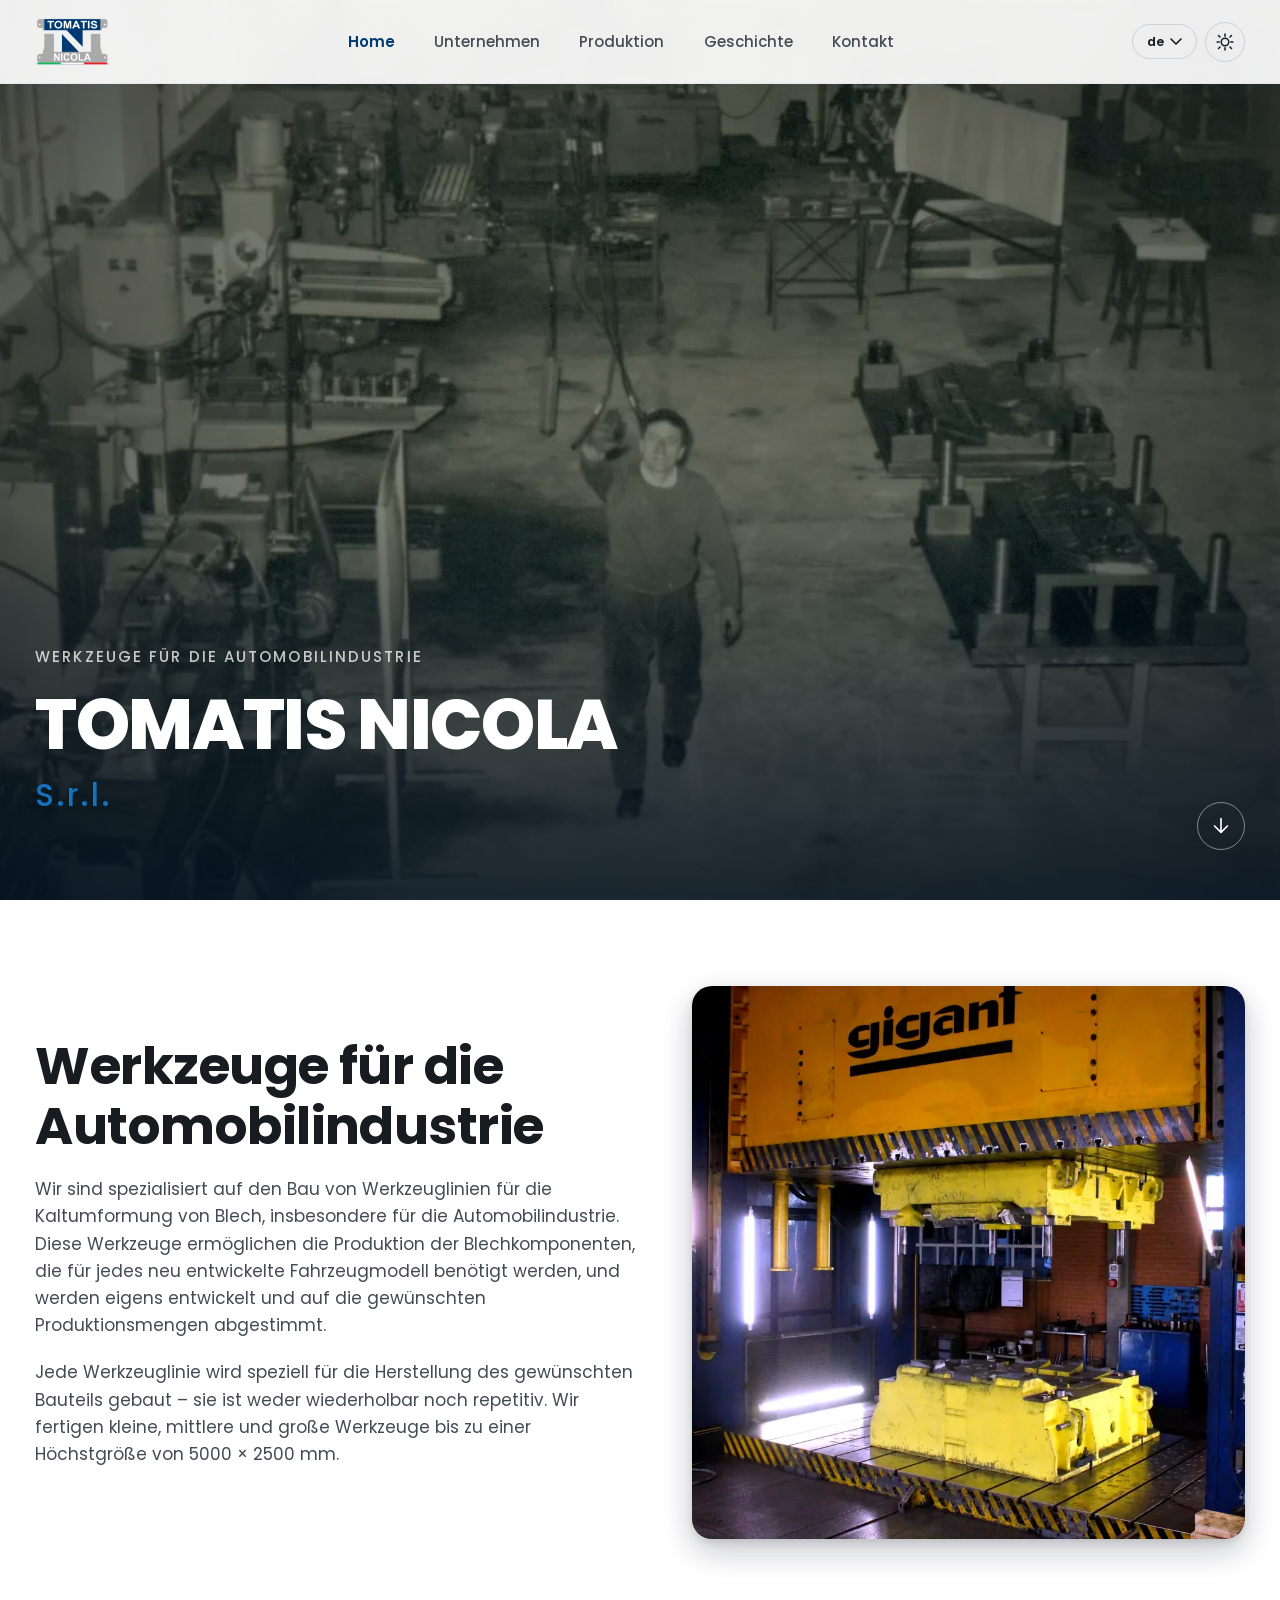
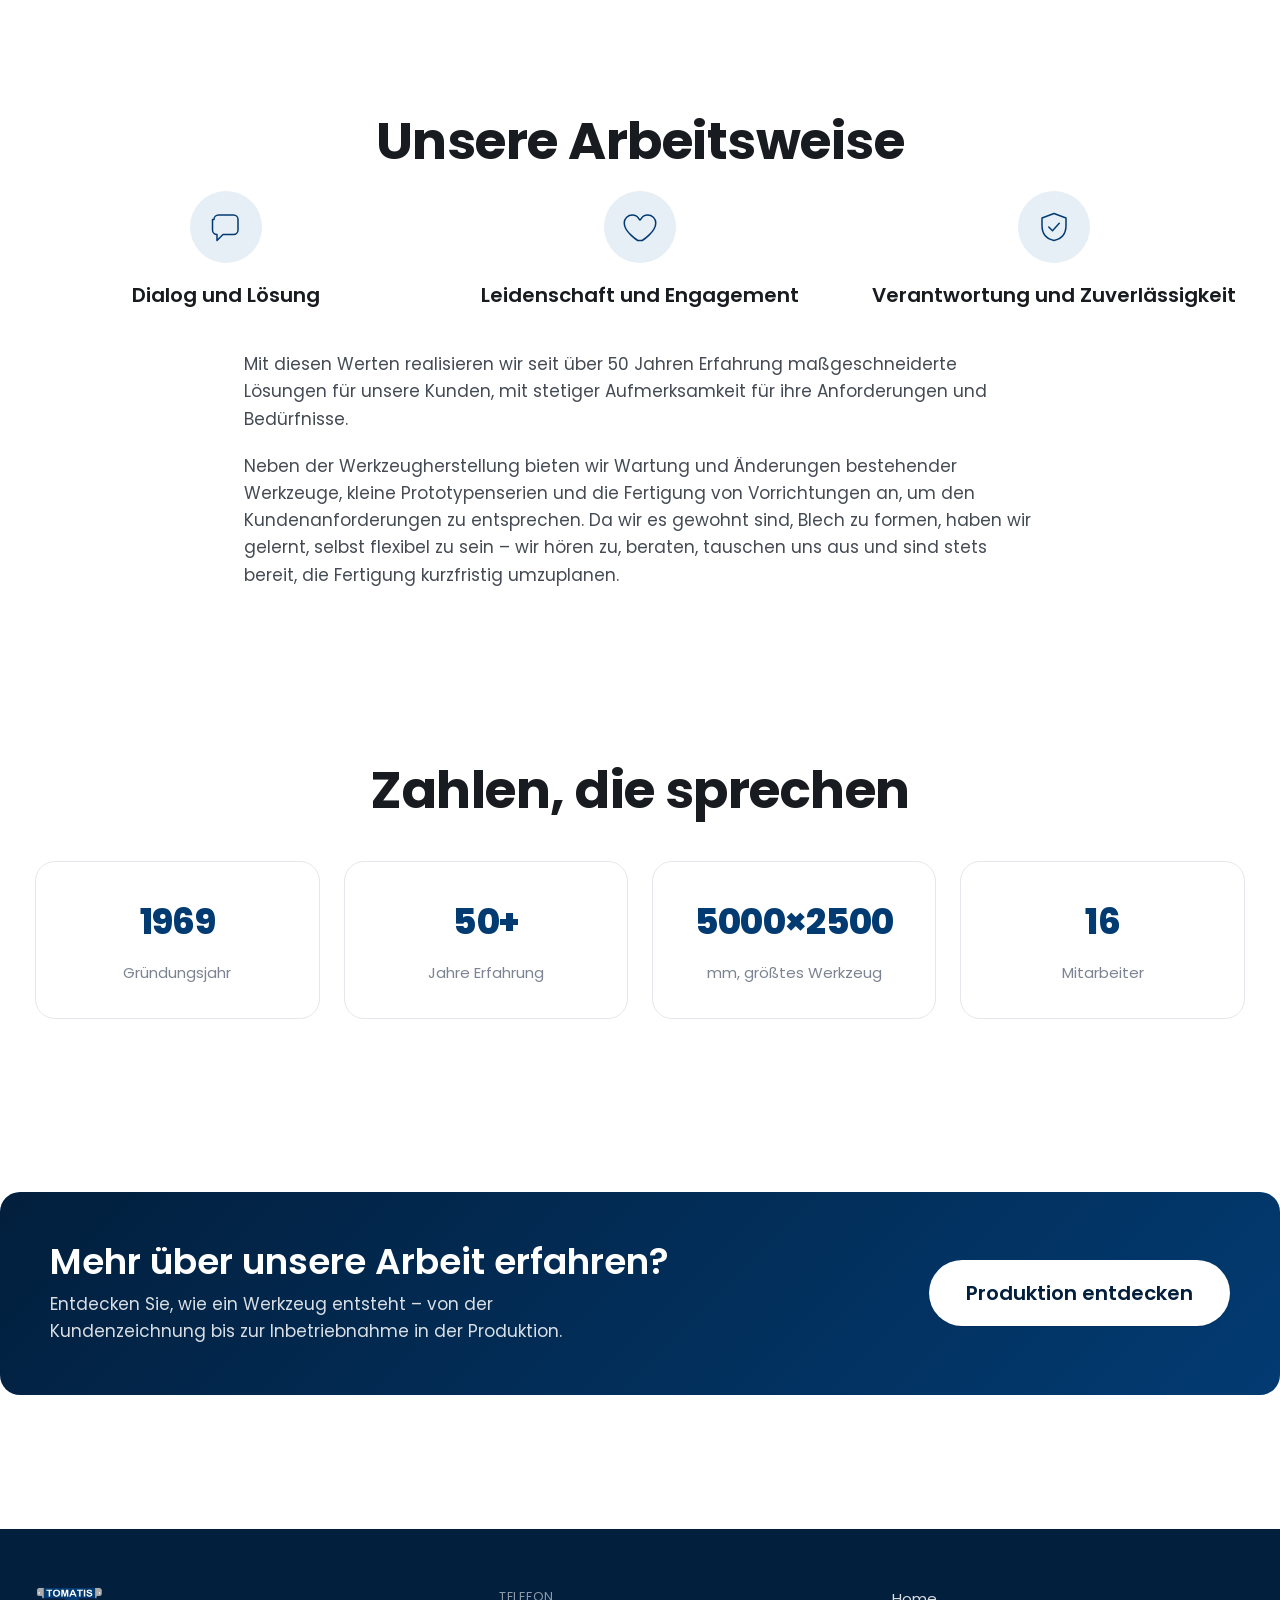
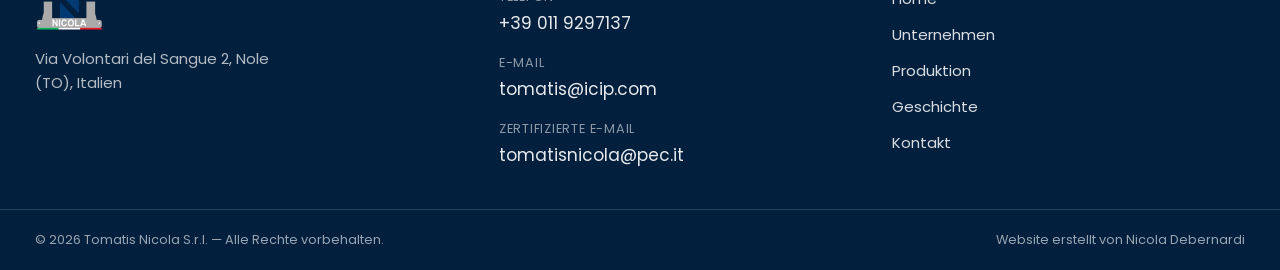
==== de/index.html @ fcb01775 "v2" ====
<!DOCTYPE html>
<html lang="de" data-page="index">
<head>
<meta charset="UTF-8">
<meta name="viewport" content="width=device-width, initial-scale=1.0">
<title>TOMATIS NICOLA — Tomatis Nicola S.r.l.</title>
<meta name="description" content="Tomatis Nicola S.r.l. — Herstellung von Kaltumformwerkzeugen für die Automobilindustrie. Über 50 Jahre Erfahrung in Nole, Italien.">
<meta name="color-scheme" content="light dark">
<link rel="icon" type="image/png" href="../assets/img/favicon.png">

<!-- Hreflang per SEO multilingua -->
<link rel="alternate" hreflang="it" href="/index.html">
<link rel="alternate" hreflang="en" href="/en/index.html">
<link rel="alternate" hreflang="de" href="/de/index.html">
<link rel="alternate" hreflang="x-default" href="/index.html">

<!-- Open Graph -->
<meta property="og:title" content="TOMATIS NICOLA — Tomatis Nicola S.r.l.">
<meta property="og:description" content="Tomatis Nicola S.r.l. — Herstellung von Kaltumformwerkzeugen für die Automobilindustrie. Über 50 Jahre Erfahrung in Nole, Italien.">
<meta property="og:type" content="website">
<meta property="og:locale" content="de_DE">

<link rel="preconnect" href="https://fonts.googleapis.com">
<link rel="preconnect" href="https://fonts.gstatic.com" crossorigin>
<link href="https://fonts.googleapis.com/css2?family=Poppins:ital,wght@0,300;0,400;0,500;0,600;0,700;0,800;1,400&display=swap" rel="stylesheet">

<link rel="stylesheet" href="../assets/css/main.css">

<!-- Applica subito la lingua salvata, reindirizzando se necessario, con la
     stessa logica/tempistica del tema chiaro/scuro: gira prima che la
     pagina venga dipinta, per evitare di mostrare per un istante la lingua
     sbagliata prima di un eventuale redirect. -->
<script>
  (function() {
    try {
      var savedLang = localStorage.getItem('tomatis-lang');
      var currentLang = document.documentElement.getAttribute('lang');
      if (savedLang && savedLang !== currentLang) {
        var redirectMap = {"it":"../index.html","en":"../en/index.html","de":"../de/index.html"};
        var target = redirectMap[savedLang];
        if (target) {
          window.location.replace(target);
        }
      }
    } catch (e) {}
  })();
</script>

<!-- Imposta subito il tema per evitare flash chiaro/scuro -->
<script>
  (function() {
    var saved = localStorage.getItem('tomatis-theme');
    var theme = saved || (window.matchMedia('(prefers-color-scheme: dark)').matches ? 'dark' : 'light');
    document.documentElement.setAttribute('data-theme', theme);
  })();
</script>

</head>
<body data-asset-path="../">
<header class="site-header" data-component="header">
  <div class="site-header__inner">
    <a href="./index.html" class="brand" aria-label="Tomatis Nicola S.r.l. — Home">
      <picture>
        <source srcset="../assets/img/logo.webp" type="image/webp">
        <img src="../assets/img/logo.png" alt="Tomatis Nicola S.r.l." class="brand__logo" width="160" height="64" />
      </picture>
    </a>

    <nav class="main-nav" aria-label="Sprache">
      <ul class="main-nav__list">
        <li class="main-nav__item">
          <a href="./index.html" class="main-nav__link is-active">Home</a>
        </li>
        <li class="main-nav__item main-nav__item--has-sub">
          <a href="./azienda.html" class="main-nav__link">Unternehmen</a>
          <div class="main-nav__sub">
            <ul class="main-nav__sub-box">
              <li><a href="./azienda.html#macchinari">Unsere Maschinen</a></li>
              <li><a href="./azienda.html#staff">Unser Team</a></li>
              <li><a href="./azienda.html#qualita">Qualität, Sicherheit & Umwelt</a></li>
            </ul>
          </div>
        </li>
        <li class="main-nav__item main-nav__item--has-sub">
          <a href="./produzione.html" class="main-nav__link">Produktion</a>
          <div class="main-nav__sub">
            <ul class="main-nav__sub-box">
              <li><a href="./produzione.html#come-nasce">So entsteht ein Werkzeug</a></li>
              <li><a href="./produzione.html#i-nostri-stampi">Unsere Werkzeuge</a></li>
              <li><a href="./produzione.html#altre-realizzazioni">Weitere Projekte</a></li>
            </ul>
          </div>
        </li>
        <li class="main-nav__item">
          <a href="./storia.html" class="main-nav__link">Geschichte</a>
        </li>
        <li class="main-nav__item">
          <a href="./contatti.html" class="main-nav__link">Kontakt</a>
        </li>
      </ul>
    </nav>

    <div class="site-header__controls">
      <div class="lang-switch" data-component="lang-switch">
        <button type="button" class="lang-switch__trigger" aria-haspopup="true" aria-expanded="false">
          <span class="lang-switch__current">de</span>
          <svg class="lang-switch__chevron" viewBox="0 0 12 8" width="12" height="8" aria-hidden="true"><path d="M1 1l5 5 5-5" stroke="currentColor" stroke-width="1.6" fill="none" stroke-linecap="round" stroke-linejoin="round"/></svg>
        </button>
        <ul class="lang-switch__menu" role="menu">
          <li role="none"><a role="menuitem" href="../index.html" data-lang-code="it">IT</a></li>
          <li role="none"><a role="menuitem" href="../en/index.html" data-lang-code="en">EN</a></li>
          <li role="none"><a role="menuitem" href="../de/index.html" data-lang-code="de" aria-current="true" class="is-current">DE</a></li>
        </ul>
      </div>

      <button type="button" class="theme-toggle" data-component="theme-toggle" aria-label="Hell-/Dunkelmodus umschalten" aria-pressed="false">
        <svg class="theme-toggle__icon theme-toggle__icon--sun" viewBox="0 0 24 24" width="20" height="20" aria-hidden="true"><circle cx="12" cy="12" r="4.5" fill="none" stroke="currentColor" stroke-width="1.8"/><g stroke="currentColor" stroke-width="1.8" stroke-linecap="round"><path d="M12 2.5v2.5M12 19v2.5M4.2 4.2l1.8 1.8M18 18l1.8 1.8M2.5 12h2.5M19 12h2.5M4.2 19.8L6 18M18 6l1.8-1.8"/></g></svg>
        <svg class="theme-toggle__icon theme-toggle__icon--moon" viewBox="0 0 24 24" width="20" height="20" aria-hidden="true"><path d="M20 14.5A8.5 8.5 0 1 1 9.5 4a7 7 0 0 0 10.5 10.5z" fill="currentColor"/></svg>
      </button>

      <button type="button" class="mobile-menu-toggle" data-component="mobile-menu-toggle" aria-label="Navigationsmenü öffnen" aria-expanded="false" aria-controls="mobile-nav">
        <span class="mobile-menu-toggle__bar"></span>
        <span class="mobile-menu-toggle__bar"></span>
        <span class="mobile-menu-toggle__bar"></span>
      </button>
    </div>
  </div>
</header>

<div class="mobile-nav" id="mobile-nav" data-component="mobile-nav" aria-hidden="true">
  <ul class="mobile-nav__list">
    <li><a href="./index.html" class="mobile-nav__link is-active">Home</a></li>
    <li class="mobile-nav__group">
      <a href="./azienda.html" class="mobile-nav__link">Unternehmen</a>
      <ul class="mobile-nav__sub">
        <li><a href="./azienda.html#macchinari">Unsere Maschinen</a></li>
        <li><a href="./azienda.html#staff">Unser Team</a></li>
        <li><a href="./azienda.html#qualita">Qualität, Sicherheit & Umwelt</a></li>
      </ul>
    </li>
    <li class="mobile-nav__group">
      <a href="./produzione.html" class="mobile-nav__link">Produktion</a>
      <ul class="mobile-nav__sub">
        <li><a href="./produzione.html#come-nasce">So entsteht ein Werkzeug</a></li>
        <li><a href="./produzione.html#i-nostri-stampi">Unsere Werkzeuge</a></li>
        <li><a href="./produzione.html#altre-realizzazioni">Weitere Projekte</a></li>
      </ul>
    </li>
    <li><a href="./storia.html" class="mobile-nav__link">Geschichte</a></li>
    <li><a href="./contatti.html" class="mobile-nav__link">Kontakt</a></li>
  </ul>
</div>


<main id="main-content">

  <section class="hero" data-component="hero">
    <div class="hero__media">
      <picture>
        <source srcset="../assets/img/hero/officina-hero.webp" type="image/webp">
        <img src="../assets/img/hero/officina-hero.jpg" alt="" class="hero__image" loading="eager" fetchpriority="high">
      </picture>
      <div class="hero__overlay"></div>
    </div>
    <div class="hero__content">
      <p class="hero__eyebrow">Werkzeuge für die Automobilindustrie</p>
      <h1 class="hero__title">TOMATIS NICOLA <span class="hero__title-accent">S.r.l.</span></h1>
      <a href="#intro" class="hero__scroll" aria-label="Scroll">
        <svg viewBox="0 0 24 24" width="22" height="22" aria-hidden="true"><path d="M12 4v15M5 12l7 7 7-7" stroke="currentColor" stroke-width="1.8" fill="none" stroke-linecap="round" stroke-linejoin="round"/></svg>
      </a>
    </div>
  </section>

  <section class="section section--intro" id="intro">
    <div class="section__inner">
      <div class="intro-grid">
        <div class="intro-grid__text">
          <h2 class="section__title">Werkzeuge für die Automobilindustrie</h2>
          <p>Wir sind spezialisiert auf den Bau von Werkzeuglinien für die Kaltumformung von Blech, insbesondere für die Automobilindustrie. Diese Werkzeuge ermöglichen die Produktion der Blechkomponenten, die für jedes neu entwickelte Fahrzeugmodell benötigt werden, und werden eigens entwickelt und auf die gewünschten Produktionsmengen abgestimmt.</p>
          <p>Jede Werkzeuglinie wird speziell für die Herstellung des gewünschten Bauteils gebaut – sie ist weder wiederholbar noch repetitiv. Wir fertigen kleine, mittlere und große Werkzeuge bis zu einer Höchstgröße von 5000 × 2500 mm.</p>
        </div>
        <div class="intro-grid__media">
          <picture>
            <source srcset="../assets/img/home/stampo-intro.webp" type="image/webp">
            <img src="../assets/img/home/stampo-intro.jpg" alt="" loading="lazy" width="640" height="480">
          </picture>
        </div>
      </div>
    </div>
  </section>

  <section class="section section--values">
    <div class="section__inner">
      <h2 class="section__title section__title--center">Unsere Arbeitsweise</h2>
      <ul class="values-grid">
        <li class="values-grid__item">
          <span class="values-grid__icon" aria-hidden="true">
            <svg viewBox="0 0 48 48" width="36" height="36"><path d="M8 14a6 6 0 0 1 6-6h20a6 6 0 0 1 6 6v14a6 6 0 0 1-6 6H20l-8 8v-8a6 6 0 0 1-6-6V14z" fill="none" stroke="currentColor" stroke-width="2" stroke-linejoin="round"/></svg>
          </span>
          <p>Dialog und Lösung</p>
        </li>
        <li class="values-grid__item">
          <span class="values-grid__icon" aria-hidden="true">
            <svg viewBox="0 0 48 48" width="36" height="36"><path d="M24 42S6 30.8 6 18.6C6 12.2 11 8 16.8 8c3.6 0 6.8 1.9 8.6 4.8.9 1.4 1 2 1.6 2 .6 0 .7-.6 1.6-2C30.4 9.9 33.6 8 37.2 8 43 8 48 12.2 48 18.6 48 30.8 30 42 30 42z" transform="translate(-3)" fill="none" stroke="currentColor" stroke-width="2" stroke-linejoin="round"/></svg>
          </span>
          <p>Leidenschaft und Engagement</p>
        </li>
        <li class="values-grid__item">
          <span class="values-grid__icon" aria-hidden="true">
            <svg viewBox="0 0 48 48" width="36" height="36"><path d="M24 6l16 6v10c0 12-7 18-16 20-9-2-16-8-16-20V12z" fill="none" stroke="currentColor" stroke-width="2" stroke-linejoin="round"/><path d="M17 24l5 5 9-10" fill="none" stroke="currentColor" stroke-width="2" stroke-linecap="round" stroke-linejoin="round"/></svg>
          </span>
          <p>Verantwortung und Zuverlässigkeit</p>
        </li>
      </ul>
      <div class="section__text-block">
        <p>Mit diesen Werten realisieren wir seit über 50 Jahren Erfahrung maßgeschneiderte Lösungen für unsere Kunden, mit stetiger Aufmerksamkeit für ihre Anforderungen und Bedürfnisse.</p>
        <p>Neben der Werkzeugherstellung bieten wir Wartung und Änderungen bestehender Werkzeuge, kleine Prototypenserien und die Fertigung von Vorrichtungen an, um den Kundenanforderungen zu entsprechen. Da wir es gewohnt sind, Blech zu formen, haben wir gelernt, selbst flexibel zu sein – wir hören zu, beraten, tauschen uns aus und sind stets bereit, die Fertigung kurzfristig umzuplanen.</p>
      </div>
    </div>
  </section>

  <section class="section section--stats">
    <div class="section__inner">
      <h2 class="section__title section__title--center">Zahlen, die sprechen</h2>
      <ul class="stats-grid">
        <li class="stats-grid__item"><span class="stats-grid__value" data-count>1969</span><span class="stats-grid__label">Gründungsjahr</span></li>
        <li class="stats-grid__item"><span class="stats-grid__value" data-count>50+</span><span class="stats-grid__label">Jahre Erfahrung</span></li>
        <li class="stats-grid__item"><span class="stats-grid__value">5000×2500</span><span class="stats-grid__label">mm, größtes Werkzeug</span></li>
        <li class="stats-grid__item"><span class="stats-grid__value" data-count>16</span><span class="stats-grid__label">Mitarbeiter</span></li>
      </ul>
    </div>
  </section>

  <section class="section section--cta">
    <div class="section__inner cta-box">
      <div class="cta-box__text">
        <h2 class="cta-box__title">Mehr über unsere Arbeit erfahren?</h2>
        <p>Entdecken Sie, wie ein Werkzeug entsteht – von der Kundenzeichnung bis zur Inbetriebnahme in der Produktion.</p>
      </div>
      <a href="./produzione.html" class="btn btn--primary btn--large">Produktion entdecken</a>
    </div>
  </section>

</main>

<footer class="site-footer">
  <div class="site-footer__inner">
    <div class="site-footer__brand">
      <picture>
        <source srcset="../assets/img/logo.webp" type="image/webp">
        <img src="../assets/img/logo.png" alt="Tomatis Nicola S.r.l." class="site-footer__logo" width="140" height="56" />
      </picture>
      <p class="site-footer__address">Via Volontari del Sangue 2, Nole (TO), Italien</p>
    </div>

    <div class="site-footer__contacts">
      <a href="tel:+390119297137" class="site-footer__contact-link">
        <span class="site-footer__contact-label">Telefon</span>
        <span>+39 011 9297137</span>
      </a>
      <a href="mailto:tomatis@icip.com" class="site-footer__contact-link">
        <span class="site-footer__contact-label">E-Mail</span>
        <span>tomatis@icip.com</span>
      </a>
      <a href="mailto:tomatisnicola@pec.it" class="site-footer__contact-link">
        <span class="site-footer__contact-label">Zertifizierte E-Mail</span>
        <span>tomatisnicola@pec.it</span>
      </a>
    </div>

    <nav class="site-footer__nav" aria-label="Alle Rechte vorbehalten">
      <a href="./index.html">Home</a>
      <a href="./azienda.html">Unternehmen</a>
      <a href="./produzione.html">Produktion</a>
      <a href="./storia.html">Geschichte</a>
      <a href="./contatti.html">Kontakt</a>
    </nav>
  </div>

  <div class="site-footer__bottom">
    <p>&copy; <span data-current-year>2026</span> Tomatis Nicola S.r.l. — Alle Rechte vorbehalten.</p>
    <p>Website erstellt von Nicola Debernardi</p>
  </div>
</footer>

<script src="../assets/js/main.js" defer></script>
</body>
</html>
---- assets/css/main.css ----
/* ==========================================================================
   Tomatis Nicola S.r.l. — main.css
   File generato automaticamente dal build. Non modificare direttamente:
   sorgenti in /src/styles/*.css
   ========================================================================== */

/* ==========================================================================
   TOKENS — design system Tomatis Nicola S.r.l.
   Palette derivata dal logo originale: blu istituzionale + grigio acciaio.
   Tutto il sistema gira su custom properties per supportare il dark mode
   con un semplice attributo data-theme sull'elemento <html>.
   ========================================================================== */

:root {
  /* --- Brand --- */
  --color-brand-blue-900: #021f3d;
  --color-brand-blue-800: #023b72;
  --color-brand-blue-700: #03497f;
  --color-brand-blue-600: #0a5a9c;
  --color-brand-blue-500: #1672bd;
  --color-brand-blue-100: #e6eef6;

  --color-accent-green: #1a9c5b;
  --color-accent-red: #c8313a;

  /* --- Neutrals --- */
  --color-gray-900: #181b1f;
  --color-gray-800: #2a2e34;
  --color-gray-700: #454b54;
  --color-gray-600: #5d6470;
  --color-gray-500: #7c8392;
  --color-gray-400: #a4abb6;
  --color-gray-300: #ccd1d8;
  --color-gray-200: #e4e7eb;
  --color-gray-100: #f2f4f6;
  --color-gray-50: #f9fafb;
  --color-white: #ffffff;

  /* --- Semantic (light theme defaults) --- */
  --bg-page: var(--color-white);
  --bg-surface: var(--color-gray-50);
  --bg-surface-raised: var(--color-white);
  --bg-surface-alt: var(--color-gray-100);
  --bg-header: rgba(255, 255, 255, 0.92);
  --bg-overlay: rgba(2, 17, 33, 0.55);

  --text-primary: var(--color-gray-900);
  --text-secondary: var(--color-gray-700);
  --text-muted: var(--color-gray-500);
  --text-on-brand: var(--color-white);
  --text-link: var(--color-brand-blue-700);
  --text-link-hover: var(--color-brand-blue-600);

  --border-subtle: var(--color-gray-200);
  --border-default: var(--color-gray-300);

  --brand-primary: var(--color-brand-blue-800);
  --brand-primary-hover: var(--color-brand-blue-700);
  --brand-primary-strong: var(--color-brand-blue-900);

  --shadow-sm: 0 1px 2px rgba(15, 23, 42, 0.06), 0 1px 1px rgba(15, 23, 42, 0.04);
  --shadow-md: 0 4px 12px rgba(15, 23, 42, 0.08), 0 2px 4px rgba(15, 23, 42, 0.04);
  --shadow-lg: 0 12px 32px rgba(15, 23, 42, 0.12), 0 4px 8px rgba(15, 23, 42, 0.05);
  --shadow-focus: 0 0 0 3px rgba(10, 90, 156, 0.35);

  /* --- Typography --- */
  --font-family-base: 'Poppins', -apple-system, BlinkMacSystemFont, 'Segoe UI', sans-serif;
  --font-weight-light: 300;
  --font-weight-regular: 400;
  --font-weight-medium: 500;
  --font-weight-semibold: 600;
  --font-weight-bold: 700;
  --font-weight-black: 800;

  /* Fluid type scale (clamp: min, preferred-vw, max) */
  --fs-xs: clamp(0.75rem, 0.72rem + 0.1vw, 0.8125rem);
  --fs-sm: clamp(0.875rem, 0.84rem + 0.15vw, 0.9375rem);
  --fs-base: clamp(1rem, 0.96rem + 0.18vw, 1.0625rem);
  --fs-md: clamp(1.125rem, 1.05rem + 0.3vw, 1.25rem);
  --fs-lg: clamp(1.375rem, 1.25rem + 0.5vw, 1.625rem);
  --fs-xl: clamp(1.75rem, 1.5rem + 1vw, 2.25rem);
  --fs-2xl: clamp(2.25rem, 1.8rem + 1.8vw, 3.25rem);
  --fs-3xl: clamp(2.75rem, 2.1rem + 2.8vw, 4.5rem);

  --line-height-tight: 1.15;
  --line-height-snug: 1.35;
  --line-height-normal: 1.6;

  /* --- Layout --- */
  --container-max: 1280px;
  --container-padding: clamp(1.25rem, 1rem + 1.5vw, 3rem);
  --header-height: 84px;
  --radius-sm: 6px;
  --radius-md: 12px;
  --radius-lg: 20px;
  --radius-full: 999px;

  /* --- Motion --- */
  --ease-standard: cubic-bezier(0.4, 0, 0.2, 1);
  --ease-emphasized: cubic-bezier(0.2, 0, 0, 1);
  --duration-fast: 150ms;
  --duration-base: 250ms;
  --duration-slow: 420ms;
}

/* ==========================================================================
   DARK THEME — palette invertita, stessa identità brand
   ========================================================================== */
:root[data-theme='dark'] {
  --bg-page: #0e1116;
  --bg-surface: #14181f;
  --bg-surface-raised: #1a1f28;
  --bg-surface-alt: #1f242e;
  --bg-header: rgba(14, 17, 22, 0.85);
  --bg-overlay: rgba(2, 10, 20, 0.65);

  --text-primary: #f2f4f6;
  --text-secondary: #c2c8d2;
  --text-muted: #8a909c;
  --text-on-brand: #ffffff;
  --text-link: #5b9fe0;
  --text-link-hover: #7ab2e8;

  --border-subtle: #262c36;
  --border-default: #313844;

  --brand-primary: #1672bd;
  --brand-primary-hover: #2e84cc;
  --brand-primary-strong: #0a5a9c;

  --shadow-sm: 0 1px 2px rgba(0, 0, 0, 0.4);
  --shadow-md: 0 4px 16px rgba(0, 0, 0, 0.45);
  --shadow-lg: 0 16px 40px rgba(0, 0, 0, 0.55);
  --shadow-focus: 0 0 0 3px rgba(91, 159, 224, 0.4);
}

/* Transizione fluida quando si cambia tema (ma non al primo load, vedi JS) */
.theme-transition,
.theme-transition * {
  transition: background-color var(--duration-base) var(--ease-standard),
              border-color var(--duration-base) var(--ease-standard),
              color var(--duration-base) var(--ease-standard),
              box-shadow var(--duration-base) var(--ease-standard) !important;
}

/* ==========================================================================
   RESET
   ========================================================================== */
*, *::before, *::after { box-sizing: border-box; }

html {
  scroll-behavior: smooth;
  -webkit-text-size-adjust: 100%;
}

@media (prefers-reduced-motion: reduce) {
  html { scroll-behavior: auto; }
  *, *::before, *::after {
    animation-duration: 0.01ms !important;
    animation-iteration-count: 1 !important;
    transition-duration: 0.01ms !important;
    scroll-behavior: auto !important;
  }
}

body {
  margin: 0;
  font-family: var(--font-family-base);
  font-size: var(--fs-base);
  font-weight: var(--font-weight-regular);
  line-height: var(--line-height-normal);
  color: var(--text-primary);
  background-color: var(--bg-page);
  -webkit-font-smoothing: antialiased;
  -moz-osx-font-smoothing: grayscale;
  overflow-x: hidden;
}

img, picture, svg, video {
  display: block;
  max-width: 100%;
  height: auto;
}

a {
  color: var(--text-link);
  text-decoration: none;
}
a:hover { color: var(--text-link-hover); }

ul, ol { margin: 0; padding: 0; list-style: none; }
h1, h2, h3, h4, h5, h6 { margin: 0; font-weight: var(--font-weight-semibold); line-height: var(--line-height-tight); }
p { margin: 0; }
button { font-family: inherit; cursor: pointer; }

:focus-visible {
  outline: none;
  box-shadow: var(--shadow-focus);
  border-radius: var(--radius-sm);
}

.visually-hidden {
  position: absolute !important;
  width: 1px; height: 1px;
  padding: 0; margin: -1px;
  overflow: hidden;
  clip: rect(0, 0, 0, 0);
  white-space: nowrap;
  border: 0;
}

/* Skip link per accessibilità da tastiera */
.skip-link {
  position: absolute;
  left: -9999px;
  top: 0;
  z-index: 999;
  background: var(--brand-primary);
  color: #fff;
  padding: 0.75rem 1.25rem;
  border-radius: 0 0 var(--radius-sm) 0;
}
.skip-link:focus {
  left: 0;
}


/* ==========================================================================
   LAYOUT — container, sezioni generiche, utility condivise
   ========================================================================== */

.section { padding: clamp(3.5rem, 3rem + 3vw, 7rem) 0; }
.section--alt { background-color: var(--bg-surface-alt); }

.section__inner {
  max-width: var(--container-max);
  margin: 0 auto;
  padding: 0 var(--container-padding);
}

.section__title {
  font-size: var(--fs-2xl);
  font-weight: var(--font-weight-bold);
  color: var(--text-primary);
  margin-bottom: 1.25rem;
  letter-spacing: -0.01em;
}
.section__title--center { text-align: center; }

.section__lead {
  font-size: var(--fs-md);
  color: var(--text-secondary);
  max-width: 56ch;
  margin-bottom: 2.5rem;
  line-height: var(--line-height-snug);
}
.section__lead--center { margin-inline: auto; text-align: center; }

.section__text-block {
  max-width: 72ch;
  margin: 2.5rem auto 0;
  display: flex;
  flex-direction: column;
  gap: 1.25rem;
  color: var(--text-secondary);
  font-size: var(--fs-base);
  line-height: var(--line-height-normal);
}

/* --- Buttons --- */
.btn {
  display: inline-flex;
  align-items: center;
  justify-content: center;
  gap: 0.5rem;
  font-weight: var(--font-weight-semibold);
  font-size: var(--fs-base);
  border-radius: var(--radius-full);
  border: 1.5px solid transparent;
  padding: 0.75rem 1.75rem;
  transition: transform var(--duration-fast) var(--ease-standard),
              background-color var(--duration-base) var(--ease-standard),
              border-color var(--duration-base) var(--ease-standard),
              box-shadow var(--duration-base) var(--ease-standard);
  white-space: nowrap;
}
.btn:active { transform: scale(0.97); }

.btn--primary {
  background-color: var(--brand-primary);
  color: #fff;
  box-shadow: var(--shadow-sm);
}
.btn--primary:hover {
  background-color: var(--brand-primary-hover);
  box-shadow: var(--shadow-md);
  color: #fff;
}

.btn--ghost {
  background-color: transparent;
  border-color: var(--border-default);
  color: var(--text-primary);
}
.btn--ghost:hover {
  border-color: var(--brand-primary);
  color: var(--brand-primary);
}

.btn--large { padding: 1rem 2.25rem; font-size: var(--fs-md); }

/* --- Page hero (sub-pages: azienda, produzione, storia, contatti) --- */
.page-hero {
  padding: clamp(7rem, 6rem + 4vw, 11rem) 0 clamp(3rem, 2.5rem + 2vw, 5rem);
  background: linear-gradient(165deg, var(--brand-primary-strong) 0%, var(--brand-primary) 60%, var(--color-brand-blue-600) 100%);
  color: #fff;
}
.page-hero__inner {
  max-width: var(--container-max);
  margin: 0 auto;
  padding: 0 var(--container-padding);
}
.page-hero__eyebrow {
  font-size: var(--fs-sm);
  text-transform: uppercase;
  letter-spacing: 0.12em;
  color: rgba(255, 255, 255, 0.7);
  font-weight: var(--font-weight-medium);
  margin-bottom: 0.75rem;
}
.page-hero__title {
  font-size: var(--fs-3xl);
  font-weight: var(--font-weight-black);
  letter-spacing: -0.015em;
  margin-bottom: 0.75rem;
}
.page-hero__subtitle {
  font-size: var(--fs-md);
  color: rgba(255, 255, 255, 0.85);
  max-width: 56ch;
  line-height: var(--line-height-snug);
}

/* --- Stats grid (home) --- */
.stats-grid {
  display: grid;
  grid-template-columns: repeat(auto-fit, minmax(150px, 1fr));
  gap: 1.5rem;
  margin-top: 2.5rem;
}
.stats-grid__item {
  text-align: center;
  padding: 2rem 1rem;
  background: var(--bg-surface-raised);
  border: 1px solid var(--border-subtle);
  border-radius: var(--radius-lg);
}
.stats-grid__value {
  display: block;
  font-size: clamp(1.5rem, 1.1rem + 1.4vw, 2.25rem);
  font-weight: var(--font-weight-black);
  color: var(--brand-primary);
  margin-bottom: 0.5rem;
  letter-spacing: -0.02em;
  overflow-wrap: break-word;
  word-break: break-word;
}
.stats-grid__label {
  font-size: var(--fs-sm);
  color: var(--text-muted);
}

/* --- Values grid (home) --- */
.values-grid {
  display: grid;
  grid-template-columns: repeat(auto-fit, minmax(220px, 1fr));
  gap: 2rem;
  margin-bottom: 1rem;
}
.values-grid__item {
  text-align: center;
  display: flex;
  flex-direction: column;
  align-items: center;
  gap: 1rem;
}
.values-grid__icon {
  display: inline-flex;
  align-items: center;
  justify-content: center;
  width: 72px; height: 72px;
  border-radius: var(--radius-full);
  background: var(--color-brand-blue-100);
  color: var(--brand-primary);
}
:root[data-theme='dark'] .values-grid__icon {
  background: rgba(22, 114, 189, 0.15);
}
.values-grid__item p {
  font-weight: var(--font-weight-semibold);
  font-size: var(--fs-md);
  color: var(--text-primary);
}

/* --- Intro grid (home) --- */
.intro-grid {
  display: grid;
  grid-template-columns: 1.1fr 1fr;
  gap: clamp(2rem, 1.5rem + 2vw, 4rem);
  align-items: center;
}
.intro-grid__text p {
  color: var(--text-secondary);
  margin-bottom: 1.25rem;
  line-height: var(--line-height-normal);
}
.intro-grid__media picture,
.intro-grid__media img {
  border-radius: var(--radius-lg);
  box-shadow: var(--shadow-lg);
}

@media (max-width: 860px) {
  .intro-grid { grid-template-columns: 1fr; }
  .intro-grid__media { order: -1; }
}

/* --- CTA box (home) --- */
.cta-box {
  display: flex;
  align-items: center;
  justify-content: space-between;
  gap: 2rem;
  flex-wrap: wrap;
  background: linear-gradient(135deg, var(--brand-primary-strong), var(--brand-primary));
  border-radius: var(--radius-lg);
  padding: clamp(2rem, 1.5rem + 2vw, 3.5rem);
  color: #fff;
}
.cta-box__title { font-size: var(--fs-xl); margin-bottom: 0.5rem; color: #fff; }
.cta-box__text p { color: rgba(255, 255, 255, 0.85); max-width: 48ch; }
.cta-box .btn--primary {
  background-color: #fff;
  color: var(--brand-primary-strong);
}
.cta-box .btn--primary:hover { background-color: var(--color-gray-100); }

/* --- Machinery grid (azienda) --- */
.machinery-grid {
  display: grid;
  grid-template-columns: repeat(auto-fit, minmax(260px, 1fr));
  gap: 1.75rem;
}
.machinery-card {
  background: var(--bg-surface-raised);
  border: 1px solid var(--border-subtle);
  border-radius: var(--radius-lg);
  overflow: hidden;
  transition: transform var(--duration-base) var(--ease-standard), box-shadow var(--duration-base) var(--ease-standard);
}
.machinery-card:hover {
  transform: translateY(-4px);
  box-shadow: var(--shadow-lg);
}
.machinery-card__media { aspect-ratio: 4/3; overflow: hidden; background: var(--bg-surface-alt); }
.machinery-card__media img { width: 100%; height: 100%; object-fit: cover; }
.machinery-card__title { font-size: var(--fs-md); padding: 1.25rem 1.25rem 0.5rem; color: var(--text-primary); }
.machinery-card__text { padding: 0 1.25rem 1.5rem; color: var(--text-secondary); font-size: var(--fs-sm); line-height: var(--line-height-normal); }

/* --- Staff list (azienda) --- */
.staff-list {
  display: grid;
  gap: 1px;
  background: var(--border-subtle);
  border-radius: var(--radius-md);
  overflow: hidden;
  border: 1px solid var(--border-subtle);
}
.staff-list__item {
  display: flex;
  justify-content: space-between;
  align-items: baseline;
  gap: 1rem;
  flex-wrap: wrap;
  padding: 1.1rem 1.5rem;
  background: var(--bg-surface-raised);
}
.staff-list__role { font-weight: var(--font-weight-semibold); color: var(--text-primary); }
.staff-list__names { color: var(--text-secondary); font-size: var(--fs-sm); }

/* --- ISO block (azienda) --- */
.iso-block {
  display: flex;
  align-items: center;
  gap: clamp(1.5rem, 1rem + 2vw, 3rem);
  flex-wrap: wrap;
}
.iso-block__badge {
  flex-shrink: 0;
  display: flex;
  flex-direction: column;
  align-items: center;
  gap: 0.5rem;
  padding: 2rem;
  border-radius: var(--radius-full);
  border: 2px solid var(--brand-primary);
  color: var(--brand-primary);
  width: 140px; height: 140px;
  justify-content: center;
}
.iso-block__badge span { font-size: var(--fs-xs); font-weight: var(--font-weight-semibold); text-align: center; }
.iso-block__text { flex: 1; min-width: 260px; }
.iso-block__text p { color: var(--text-secondary); margin-top: 0.75rem; line-height: var(--line-height-normal); }

/* --- Mould list (produzione) --- */
.mould-list {
  display: grid;
  grid-template-columns: repeat(auto-fit, minmax(240px, 1fr));
  gap: 1.5rem;
}
.mould-list__item {
  background: var(--bg-surface-raised);
  border: 1px solid var(--border-subtle);
  border-left: 4px solid var(--brand-primary);
  border-radius: var(--radius-md);
  padding: 1.5rem;
}
.mould-list__item h3 { font-size: var(--fs-md); margin-bottom: 0.5rem; color: var(--text-primary); }
.mould-list__item p { color: var(--text-secondary); font-size: var(--fs-sm); line-height: var(--line-height-normal); }

/* --- Other projects (produzione) --- */
.other-projects {
  display: flex;
  flex-direction: column;
  gap: 1rem;
}
.other-projects__item {
  padding: 1.25rem 1.5rem;
  background: var(--bg-surface-alt);
  border-radius: var(--radius-md);
}
.other-projects__item p { color: var(--text-secondary); line-height: var(--line-height-normal); }
.other-projects__item a { font-weight: var(--font-weight-semibold); }

/* --- Timeline (storia) --- */
.timeline {
  display: flex;
  flex-direction: column;
  gap: clamp(2.5rem, 2rem + 2vw, 4rem);
  position: relative;
}
.timeline::before {
  content: '';
  position: absolute;
  left: 50%;
  top: 0;
  bottom: 0;
  width: 2px;
  background: var(--border-default);
  transform: translateX(-50%);
}
.timeline__item {
  display: grid;
  grid-template-columns: 1fr auto 1fr;
  align-items: center;
  gap: clamp(1.5rem, 1rem + 2vw, 3rem);
  position: relative;
}
.timeline__item .timeline__media { grid-column: 1; }
.timeline__item .timeline__text { grid-column: 3; }
.timeline__item--reverse .timeline__media { grid-column: 3; }
.timeline__item--reverse .timeline__text { grid-column: 1; }
.timeline__marker {
  grid-column: 2;
  display: flex;
  align-items: center;
  justify-content: center;
  width: 88px; height: 88px;
  border-radius: var(--radius-full);
  background: var(--brand-primary);
  color: #fff;
  font-weight: var(--font-weight-bold);
  font-size: var(--fs-sm);
  position: relative;
  z-index: 1;
  box-shadow: var(--shadow-md);
  flex-shrink: 0;
}
.timeline__marker--highlight {
  background: var(--color-accent-green);
  width: 104px; height: 104px;
  font-size: var(--fs-base);
}
.timeline__media picture, .timeline__media img {
  border-radius: var(--radius-lg);
  box-shadow: var(--shadow-md);
  aspect-ratio: 4/3;
  object-fit: cover;
  width: 100%;
}
.timeline__text p { color: var(--text-secondary); line-height: var(--line-height-normal); }
.timeline__item--highlight .timeline__text p { font-weight: var(--font-weight-semibold); color: var(--text-primary); font-size: var(--fs-md); }

@media (max-width: 760px) {
  .timeline::before { left: 28px; }
  .timeline__item,
  .timeline__item--reverse {
    grid-template-columns: 56px 1fr;
    grid-template-areas: "marker media" "marker text";
  }
  .timeline__item .timeline__media,
  .timeline__item--reverse .timeline__media { grid-column: 2; grid-row: 1; grid-area: media; }
  .timeline__item .timeline__text,
  .timeline__item--reverse .timeline__text { grid-column: 2; grid-row: 2; grid-area: text; margin-top: 1rem; }
  .timeline__marker { grid-column: 1; grid-row: 1 / 3; grid-area: marker; width: 56px; height: 56px; font-size: var(--fs-xs); }
  .timeline__marker--highlight { width: 64px; height: 64px; }
}

/* --- Contacts page --- */
.contacts-grid {
  display: grid;
  grid-template-columns: 1fr 1.2fr;
  gap: clamp(2rem, 1.5rem + 2vw, 3.5rem);
  margin-bottom: 3rem;
}
.contacts-grid__cards {
  display: grid;
  gap: 1rem;
}
.contact-card {
  display: flex;
  align-items: center;
  gap: 1rem;
  padding: 1.25rem 1.5rem;
  background: var(--bg-surface-raised);
  border: 1px solid var(--border-subtle);
  border-radius: var(--radius-md);
  transition: border-color var(--duration-base) var(--ease-standard), transform var(--duration-fast) var(--ease-standard);
}
.contact-card:hover { border-color: var(--brand-primary); transform: translateX(2px); }
.contact-card__icon {
  flex-shrink: 0;
  display: flex;
  align-items: center;
  justify-content: center;
  width: 44px; height: 44px;
  border-radius: var(--radius-full);
  background: var(--color-brand-blue-100);
  color: var(--brand-primary);
}
:root[data-theme='dark'] .contact-card__icon { background: rgba(22, 114, 189, 0.15); }
.contact-card__label { display: block; font-size: var(--fs-xs); color: var(--text-muted); text-transform: uppercase; letter-spacing: 0.05em; }
.contact-card__value { display: block; font-weight: var(--font-weight-semibold); color: var(--text-primary); }
.map-embed { border-radius: var(--radius-lg); overflow: hidden; box-shadow: var(--shadow-md); }
.map-embed iframe { display: block; width: 100%; }

.contacts-form-note {
  text-align: center;
  color: var(--text-secondary);
  max-width: 60ch;
  margin: 0 auto 3rem;
  font-size: var(--fs-md);
}

.company-details { margin-bottom: 3rem; padding-top: 2rem; border-top: 1px solid var(--border-subtle); }
.company-details__list { display: flex; flex-wrap: wrap; gap: 0.75rem 2rem; color: var(--text-secondary); font-size: var(--fs-sm); }

.legal-block { padding-top: 2rem; border-top: 1px solid var(--border-subtle); }
.legal-block__title { font-size: var(--fs-base); font-weight: var(--font-weight-semibold); margin-bottom: 0.75rem; color: var(--text-primary); }
.legal-block__text { font-size: var(--fs-xs); color: var(--text-muted); line-height: var(--line-height-normal); }

@media (max-width: 860px) {
  .contacts-grid { grid-template-columns: 1fr; }
}


/* ==========================================================================
   HEADER & NAVIGATION
   ========================================================================== */

.site-header {
  position: fixed;
  top: 0; left: 0; right: 0;
  z-index: 100;
  height: var(--header-height);
  background: var(--bg-header);
  backdrop-filter: blur(12px) saturate(160%);
  -webkit-backdrop-filter: blur(12px) saturate(160%);
  border-bottom: 1px solid var(--border-subtle);
  transition: background-color var(--duration-base) var(--ease-standard),
              border-color var(--duration-base) var(--ease-standard),
              box-shadow var(--duration-base) var(--ease-standard);
}
.site-header.is-scrolled { box-shadow: var(--shadow-sm); }

.site-header__inner {
  height: 100%;
  max-width: var(--container-max);
  margin: 0 auto;
  padding: 0 var(--container-padding);
  display: flex;
  align-items: center;
  justify-content: space-between;
  gap: 1.5rem;
}

.brand { display: flex; align-items: center; flex-shrink: 0; }
.brand__logo { height: 48px; width: auto; }

/* --- Desktop nav --- */
.main-nav { display: none; }
@media (min-width: 980px) {
  .main-nav { display: flex; flex: 1; justify-content: center; }
}
.main-nav__list {
  display: flex;
  align-items: center;
  gap: 0.25rem;
}
.main-nav__item { position: relative; }
.main-nav__link {
  display: inline-flex;
  align-items: center;
  padding: 0.6rem 1.1rem;
  font-size: var(--fs-sm);
  font-weight: var(--font-weight-medium);
  color: var(--text-secondary);
  border-radius: var(--radius-full);
  transition: background-color var(--duration-fast) var(--ease-standard), color var(--duration-fast) var(--ease-standard);
}
.main-nav__link:hover { background: var(--bg-surface-alt); color: var(--text-primary); }
.main-nav__link.is-active { color: var(--brand-primary); font-weight: var(--font-weight-semibold); }

.main-nav__item--has-sub { padding-bottom: 0.5rem; margin-bottom: -0.5rem; }
.main-nav__sub {
  position: absolute;
  /* Nessun gap reale tra trigger e dropdown: l'area di hover deve essere
     continua, altrimenti basta un movimento del mouse non istantaneo per
     uscire dall'elemento :hover e far richiudere il menu a metà strada.
     Lo spacing visivo si ottiene con padding-top sul wrapper, non con un
     "top" più lontano dal trigger. */
  top: 100%;
  left: 50%;
  transform: translateX(-50%) translateY(-6px);
  min-width: 230px;
  padding-top: 0.5rem;
  opacity: 0;
  visibility: hidden;
  pointer-events: none;
  transition: opacity var(--duration-fast) var(--ease-standard), transform var(--duration-fast) var(--ease-standard), visibility var(--duration-fast);
}
.main-nav__sub-box {
  background: var(--bg-surface-raised);
  border: 1px solid var(--border-subtle);
  border-radius: var(--radius-md);
  box-shadow: var(--shadow-lg);
  padding: 0.5rem;
}
.main-nav__item--has-sub:hover .main-nav__sub,
.main-nav__item--has-sub:focus-within .main-nav__sub {
  opacity: 1;
  visibility: visible;
  pointer-events: auto;
  transform: translateX(-50%) translateY(0);
}
.main-nav__sub-box li a {
  display: block;
  padding: 0.6rem 0.85rem;
  font-size: var(--fs-sm);
  color: var(--text-secondary);
  border-radius: var(--radius-sm);
  white-space: nowrap;
}
.main-nav__sub li a:hover { background: var(--bg-surface-alt); color: var(--brand-primary); }

/* --- Header controls (lang switch, theme toggle, mobile burger) --- */
.site-header__controls {
  display: flex;
  align-items: center;
  gap: 0.5rem;
  flex-shrink: 0;
}

/* Lang switch */
.lang-switch { position: relative; }
.lang-switch__trigger {
  display: flex;
  align-items: center;
  gap: 0.35rem;
  background: none;
  border: 1px solid var(--border-default);
  border-radius: var(--radius-full);
  padding: 0.45rem 0.85rem;
  font-size: var(--fs-xs);
  font-weight: var(--font-weight-semibold);
  color: var(--text-primary);
  letter-spacing: 0.04em;
  transition: border-color var(--duration-fast) var(--ease-standard);
}
.lang-switch__trigger:hover { border-color: var(--brand-primary); }
.lang-switch__chevron { transition: transform var(--duration-fast) var(--ease-standard); }
.lang-switch.is-open .lang-switch__chevron { transform: rotate(180deg); }

.lang-switch__menu {
  position: absolute;
  top: calc(100% + 0.5rem);
  right: 0;
  min-width: 120px;
  background: var(--bg-surface-raised);
  border: 1px solid var(--border-subtle);
  border-radius: var(--radius-md);
  box-shadow: var(--shadow-lg);
  padding: 0.4rem;
  opacity: 0;
  visibility: hidden;
  transform: translateY(-6px);
  transition: opacity var(--duration-fast) var(--ease-standard), transform var(--duration-fast) var(--ease-standard), visibility var(--duration-fast);
}
.lang-switch.is-open .lang-switch__menu {
  opacity: 1;
  visibility: visible;
  transform: translateY(0);
}
.lang-switch__menu li a {
  display: block;
  padding: 0.5rem 0.75rem;
  font-size: var(--fs-sm);
  color: var(--text-secondary);
  border-radius: var(--radius-sm);
}
.lang-switch__menu li a:hover { background: var(--bg-surface-alt); color: var(--text-primary); }
.lang-switch__menu li a.is-current { color: var(--brand-primary); font-weight: var(--font-weight-semibold); }

/* Theme toggle */
.theme-toggle {
  display: flex;
  align-items: center;
  justify-content: center;
  width: 40px; height: 40px;
  border-radius: var(--radius-full);
  border: 1px solid var(--border-default);
  background: none;
  color: var(--text-primary);
  transition: border-color var(--duration-fast) var(--ease-standard), background-color var(--duration-fast) var(--ease-standard);
  position: relative;
  overflow: hidden;
}
.theme-toggle:hover { border-color: var(--brand-primary); background: var(--bg-surface-alt); }
.theme-toggle__icon {
  position: absolute;
  transition: opacity var(--duration-base) var(--ease-standard), transform var(--duration-base) var(--ease-standard);
}
.theme-toggle__icon--moon { opacity: 0; transform: scale(0.5) rotate(-40deg); }
:root[data-theme='dark'] .theme-toggle__icon--sun { opacity: 0; transform: scale(0.5) rotate(40deg); }
:root[data-theme='dark'] .theme-toggle__icon--moon { opacity: 1; transform: scale(1) rotate(0); }

/* Mobile burger */
.mobile-menu-toggle {
  display: flex;
  flex-direction: column;
  justify-content: center;
  gap: 5px;
  width: 40px; height: 40px;
  border: none;
  background: none;
  border-radius: var(--radius-sm);
}
@media (min-width: 980px) { .mobile-menu-toggle { display: none; } }
.mobile-menu-toggle__bar {
  width: 22px; height: 2px;
  background: var(--text-primary);
  border-radius: 2px;
  margin-inline: auto;
  transition: transform var(--duration-base) var(--ease-standard), opacity var(--duration-base) var(--ease-standard);
}
.mobile-menu-toggle[aria-expanded='true'] .mobile-menu-toggle__bar:nth-child(1) { transform: translateY(7px) rotate(45deg); }
.mobile-menu-toggle[aria-expanded='true'] .mobile-menu-toggle__bar:nth-child(2) { opacity: 0; }
.mobile-menu-toggle[aria-expanded='true'] .mobile-menu-toggle__bar:nth-child(3) { transform: translateY(-7px) rotate(-45deg); }

/* --- Mobile nav panel --- */
.mobile-nav {
  position: fixed;
  top: var(--header-height);
  left: 0; right: 0;
  bottom: 0;
  background: var(--bg-page);
  z-index: 99;
  overflow-y: auto;
  transform: translateY(-8px);
  opacity: 0;
  visibility: hidden;
  pointer-events: none;
  transition: opacity var(--duration-base) var(--ease-standard), transform var(--duration-base) var(--ease-standard), visibility var(--duration-base);
}
.mobile-nav.is-open {
  opacity: 1;
  transform: translateY(0);
  visibility: visible;
  pointer-events: auto;
}
@media (min-width: 980px) { .mobile-nav { display: none; } }

.mobile-nav__list { padding: 1.5rem var(--container-padding) 3rem; display: flex; flex-direction: column; }
.mobile-nav__link {
  display: block;
  padding: 1rem 0;
  font-size: var(--fs-md);
  font-weight: var(--font-weight-medium);
  color: var(--text-primary);
  border-bottom: 1px solid var(--border-subtle);
}
.mobile-nav__link.is-active { color: var(--brand-primary); }
.mobile-nav__group { border-bottom: 1px solid var(--border-subtle); }
.mobile-nav__group .mobile-nav__link { border-bottom: none; }
.mobile-nav__sub { padding: 0 0 1rem 1rem; display: flex; flex-direction: column; gap: 0.25rem; }
.mobile-nav__sub a { display: block; padding: 0.5rem 0; font-size: var(--fs-sm); color: var(--text-secondary); }

body.has-mobile-nav-open { overflow: hidden; }


/* ==========================================================================
   HERO — home page
   ========================================================================== */

.hero {
  position: relative;
  height: 100vh;
  min-height: 560px;
  max-height: 980px;
  display: flex;
  align-items: flex-end;
  overflow: hidden;
}

/* Schermi molto bassi (mobile in landscape): il min-height di 560px,
   pensato per il caso desktop, supererebbe l'altezza reale del viewport.
   Qui lo rilassiamo a 100vh puro così l'hero non sfora mai lo schermo. */
@media (max-height: 480px) {
  .hero { min-height: 100vh; }
}

/* Su mobile in orientamento RITRATTO lo schermo è molto più alto che
   largo: un hero a 100vh lascia l'immagine (object-fit: cover, sorgente
   panoramica) concentrata in una fascia centrale e un'enorme area di
   overlay vuoto sopra al testo. Qui riduciamo l'altezza a qualcosa di
   proporzionato al contenuto reale, mantenendo comunque un buon impatto
   visivo. Usiamo l'aspect-ratio del viewport (altezza > larghezza) invece
   del solo max-width, perché un telefono in landscape ha comunque una
   larghezza CSS ridotta ma deve restare con il comportamento 100vh. */
@media (max-width: 760px) and (max-aspect-ratio: 4/5) {
  .hero {
    height: auto;
    min-height: 0;
    max-height: none;
    aspect-ratio: 3 / 4;
  }
}
@media (max-width: 760px) and (max-aspect-ratio: 4/5) and (max-height: 700px) {
  /* Schermi mobile molto bassi in verticale (telefoni compatti): un
     aspect-ratio più stretto per non sprecare ulteriore spazio */
  .hero { aspect-ratio: 4 / 5; }
}

.hero__media {
  position: absolute;
  inset: 0;
  z-index: 0;
}
.hero__image {
  width: 100%;
  height: 100%;
  object-fit: cover;
  object-position: center 35%;
}
.hero__overlay {
  position: absolute;
  inset: 0;
  background: linear-gradient(
    180deg,
    rgba(2, 17, 33, 0.35) 0%,
    rgba(2, 17, 33, 0.45) 55%,
    rgba(2, 17, 33, 0.85) 100%
  );
}

.hero__content {
  position: relative;
  z-index: 1;
  width: 100%;
  max-width: var(--container-max);
  margin: 0 auto;
  padding: 0 var(--container-padding) clamp(3.5rem, 3rem + 3vw, 6rem);
  color: #fff;
}
.hero__eyebrow {
  font-size: var(--fs-sm);
  text-transform: uppercase;
  letter-spacing: 0.14em;
  color: rgba(255, 255, 255, 0.75);
  font-weight: var(--font-weight-medium);
  margin-bottom: 1rem;
}
.hero__title {
  font-size: var(--fs-3xl);
  font-weight: var(--font-weight-black);
  letter-spacing: -0.02em;
  line-height: var(--line-height-tight);
  max-width: 18ch;
}
.hero__title-accent { color: var(--color-brand-blue-500); display: block; font-weight: var(--font-weight-medium); font-size: 0.45em; letter-spacing: 0.08em; margin-top: 0.4em; }

.hero__scroll {
  position: absolute;
  right: var(--container-padding);
  bottom: clamp(2rem, 1.5rem + 2vw, 3.5rem);
  display: flex;
  align-items: center;
  justify-content: center;
  width: 48px; height: 48px;
  border: 1.5px solid rgba(255, 255, 255, 0.45);
  border-radius: var(--radius-full);
  color: #fff;
  animation: hero-scroll-bounce 2.2s ease-in-out infinite;
}
@keyframes hero-scroll-bounce {
  0%, 100% { transform: translateY(0); }
  50% { transform: translateY(6px); }
}
@media (prefers-reduced-motion: reduce) {
  .hero__scroll { animation: none; }
}


/* ==========================================================================
   PROCESS CAROUSEL — "Come nasce uno stampo" (produzione.html)
   Carousel vanilla, niente librerie esterne. Scroll-snap nativo + bottoni
   prev/next + dots, con drag/swipe gestito in JS per touch fluido.
   ========================================================================== */

.process-carousel {
  position: relative;
  margin-top: 1rem;
}

.process-carousel__viewport {
  overflow: hidden;
  border-radius: var(--radius-lg);
}

.process-carousel__track {
  display: flex;
  gap: 1.25rem;
  scroll-snap-type: x mandatory;
  overflow-x: auto;
  scroll-behavior: smooth;
  -webkit-overflow-scrolling: touch;
  padding: 0.25rem;
  scrollbar-width: none;
}
.process-carousel__track::-webkit-scrollbar { display: none; }

.process-carousel__slide {
  flex: 0 0 calc(33.333% - 0.84rem);
  scroll-snap-align: start;
  min-width: 240px;
}
@media (max-width: 980px) {
  .process-carousel__slide { flex: 0 0 calc(50% - 0.625rem); }
}
@media (max-width: 620px) {
  .process-carousel__slide { flex: 0 0 82%; }
}

.process-card {
  display: block;
  position: relative;
  width: 100%;
  border: none;
  background: var(--bg-surface-raised);
  border-radius: var(--radius-lg);
  overflow: hidden;
  text-align: left;
  box-shadow: var(--shadow-sm);
  transition: transform var(--duration-base) var(--ease-standard), box-shadow var(--duration-base) var(--ease-standard);
}
.process-card:hover { transform: translateY(-4px); box-shadow: var(--shadow-lg); }
.process-card picture, .process-card img {
  width: 100%;
  aspect-ratio: 4/3;
  object-fit: cover;
}
.process-card__number {
  position: absolute;
  top: 0.85rem;
  left: 0.85rem;
  display: inline-flex;
  align-items: center;
  justify-content: center;
  width: 36px; height: 36px;
  border-radius: var(--radius-full);
  background: rgba(2, 17, 33, 0.55);
  backdrop-filter: blur(4px);
  color: #fff;
  font-size: var(--fs-xs);
  font-weight: var(--font-weight-bold);
}
.process-card__title {
  display: block;
  padding: 1rem 1.1rem 1.2rem;
  font-weight: var(--font-weight-semibold);
  font-size: var(--fs-base);
  color: var(--text-primary);
}

.process-carousel__nav {
  position: absolute;
  top: 40%;
  transform: translateY(-50%);
  display: flex;
  align-items: center;
  justify-content: center;
  width: 44px; height: 44px;
  border-radius: var(--radius-full);
  background: var(--bg-surface-raised);
  border: 1px solid var(--border-subtle);
  box-shadow: var(--shadow-md);
  color: var(--text-primary);
  z-index: 2;
  transition: background-color var(--duration-fast) var(--ease-standard), opacity var(--duration-fast) var(--ease-standard);
}
.process-carousel__nav:hover { background: var(--bg-surface-alt); }
.process-carousel__nav:disabled { opacity: 0.35; pointer-events: none; }
.process-carousel__nav--prev { left: -14px; }
.process-carousel__nav--next { right: -14px; }
@media (max-width: 620px) {
  .process-carousel__nav { display: none; }
}

.process-carousel__dots {
  display: flex;
  justify-content: center;
  gap: 0.5rem;
  margin-top: 1.5rem;
}
.process-carousel__dots button {
  width: 8px; height: 8px;
  border-radius: var(--radius-full);
  border: none;
  background: var(--border-default);
  padding: 0;
  transition: background-color var(--duration-fast) var(--ease-standard), width var(--duration-base) var(--ease-standard);
}
.process-carousel__dots button.is-active {
  background: var(--brand-primary);
  width: 22px;
}

/* ==========================================================================
   PROCESS MODAL — lightbox di dettaglio per ogni fase
   ========================================================================== */

.process-modal {
  position: fixed;
  inset: 0;
  z-index: 200;
  display: flex;
  align-items: center;
  justify-content: center;
  padding: 1.5rem;
  visibility: hidden;
  opacity: 0;
  transition: opacity var(--duration-base) var(--ease-standard), visibility var(--duration-base);
}
.process-modal.is-open { visibility: visible; opacity: 1; }

.process-modal__backdrop {
  position: absolute;
  inset: 0;
  background: var(--bg-overlay);
  backdrop-filter: blur(4px);
}

.process-modal__dialog {
  position: relative;
  z-index: 1;
  display: grid;
  grid-template-columns: 1.1fr 1fr;
  max-width: 920px;
  width: 100%;
  max-height: 84vh;
  background: var(--bg-surface-raised);
  border-radius: var(--radius-lg);
  overflow: hidden;
  box-shadow: var(--shadow-lg);
  transform: scale(0.96) translateY(8px);
  transition: transform var(--duration-base) var(--ease-emphasized);
}
.process-modal.is-open .process-modal__dialog { transform: scale(1) translateY(0); }

.process-modal__media { background: var(--bg-surface-alt); overflow: hidden; }
.process-modal__media picture, .process-modal__media img { width: 100%; height: 100%; object-fit: cover; }

.process-modal__body {
  padding: clamp(1.75rem, 1.5rem + 1vw, 2.5rem);
  overflow-y: auto;
  overflow-x: hidden;
  display: flex;
  flex-direction: column;
}
.process-modal__number {
  font-size: var(--fs-sm);
  font-weight: var(--font-weight-bold);
  color: var(--brand-primary);
  letter-spacing: 0.05em;
  margin-bottom: 0.5rem;
}
.process-modal__title { font-size: var(--fs-lg); margin-bottom: 1rem; color: var(--text-primary); }
.process-modal__text { color: var(--text-secondary); line-height: var(--line-height-normal); flex: 1; }
.process-modal__nav { display: flex; gap: 0.75rem; margin-top: 1.75rem; }
.process-modal__nav .btn {
  flex: 1;
  min-width: 0;
  padding: 0.75rem 1rem;
  white-space: normal;
  text-align: center;
}

.process-modal__close {
  position: absolute;
  top: 1rem; right: 1rem;
  z-index: 2;
  display: flex;
  align-items: center;
  justify-content: center;
  width: 38px; height: 38px;
  border-radius: var(--radius-full);
  background: rgba(255, 255, 255, 0.9);
  color: var(--color-gray-900);
  border: none;
}
:root[data-theme='dark'] .process-modal__close { background: rgba(20, 24, 31, 0.9); color: #fff; }

@media (max-width: 760px) {
  .process-modal__dialog { grid-template-columns: 1fr; max-height: 90vh; }
  .process-modal__media { aspect-ratio: 16/9; }
  .process-modal__body { overflow-y: auto; }
}


/* ==========================================================================
   FOOTER
   ========================================================================== */

.site-footer {
  background: var(--brand-primary-strong);
  color: rgba(255, 255, 255, 0.85);
  margin-top: clamp(2rem, 1.5rem + 2vw, 3rem);
}

.site-footer__inner {
  max-width: var(--container-max);
  margin: 0 auto;
  padding: clamp(2.5rem, 2rem + 2vw, 4rem) var(--container-padding) 2.5rem;
  display: grid;
  grid-template-columns: 1.2fr 1fr 1fr;
  gap: 2.5rem;
}

.site-footer__brand .site-footer__logo {
  height: 44px;
  width: auto;
  margin-bottom: 1rem;
}
.site-footer__address { font-size: var(--fs-sm); color: rgba(255, 255, 255, 0.7); max-width: 28ch; }

.site-footer__contacts { display: flex; flex-direction: column; gap: 1rem; }
.site-footer__contact-link { display: flex; flex-direction: column; gap: 0.15rem; color: rgba(255, 255, 255, 0.9); }
.site-footer__contact-link:hover { color: #fff; }
.site-footer__contact-label { font-size: var(--fs-xs); text-transform: uppercase; letter-spacing: 0.06em; color: rgba(255, 255, 255, 0.55); }

.site-footer__nav { display: flex; flex-direction: column; gap: 0.75rem; }
.site-footer__nav a { color: rgba(255, 255, 255, 0.85); font-size: var(--fs-sm); }
.site-footer__nav a:hover { color: #fff; }

.site-footer__bottom {
  border-top: 1px solid rgba(255, 255, 255, 0.15);
  padding: 1.25rem var(--container-padding);
  display: flex;
  justify-content: space-between;
  flex-wrap: wrap;
  gap: 0.5rem;
  max-width: var(--container-max);
  margin: 0 auto;
  font-size: var(--fs-xs);
  color: rgba(255, 255, 255, 0.6);
}

@media (max-width: 760px) {
  .site-footer__inner { grid-template-columns: 1fr; gap: 2rem; }
  .site-footer__bottom { flex-direction: column; text-align: center; }
}


/* ==========================================================================
   FINE-TUNING — offset header, tipografia responsive, stati condivisi
   ========================================================================== */

main#main-content { display: block; }

/* La home ha l'hero a schermo intero che inizia da y=0, con l'header fixed
   sovrapposto in trasparenza/blur sopra di essa (vedi .site-header). Non è
   necessario nessun offset aggiuntivo: l'header "fluttua" sopra l'hero. */

/* Hairline divider riutilizzabile */
.divider {
  height: 1px;
  background: var(--border-subtle);
  margin: 0 var(--container-padding);
}

/* Stato di caricamento immagini: placeholder discreto mentre il browser
   carica, per evitare "salti" di impaginazione (CLS). Esclude i loghi e le
   icone (che hanno sfondo trasparente intenzionale, spesso con filtri CSS
   come invert/brightness applicati: un background-color qui li romperebbe
   visivamente). */
img:not(.brand__logo, .site-footer__logo) { background-color: var(--bg-surface-alt); }

/* Selezione testo coerente col brand */
::selection {
  background: var(--brand-primary);
  color: #fff;
}

/* Scrollbar (solo browser che supportano lo styling, degrada bene altrove) */
html { scrollbar-color: var(--border-default) transparent; }

/* Stampa: nascondi elementi puramente interattivi */
@media print {
  .site-header, .mobile-nav, .theme-toggle, .lang-switch,
  .process-carousel__nav, .process-carousel__dots, .hero__scroll {
    display: none !important;
  }
}


/* ==========================================================================
   SCROLL REVEAL — fade/slide-in leggero per card e sezioni
   Applicato via JS (IntersectionObserver), degrada bene senza JS
   perché lo stato iniziale è already visible by default (vedi .is-reveal-pending).
   ========================================================================== */

.is-reveal-pending {
  opacity: 0;
  transform: translateY(16px);
}
.is-revealed {
  opacity: 1;
  transform: translateY(0);
  transition: opacity var(--duration-slow) var(--ease-emphasized),
              transform var(--duration-slow) var(--ease-emphasized);
}

@media (prefers-reduced-motion: reduce) {
  .is-reveal-pending { opacity: 1; transform: none; }
}
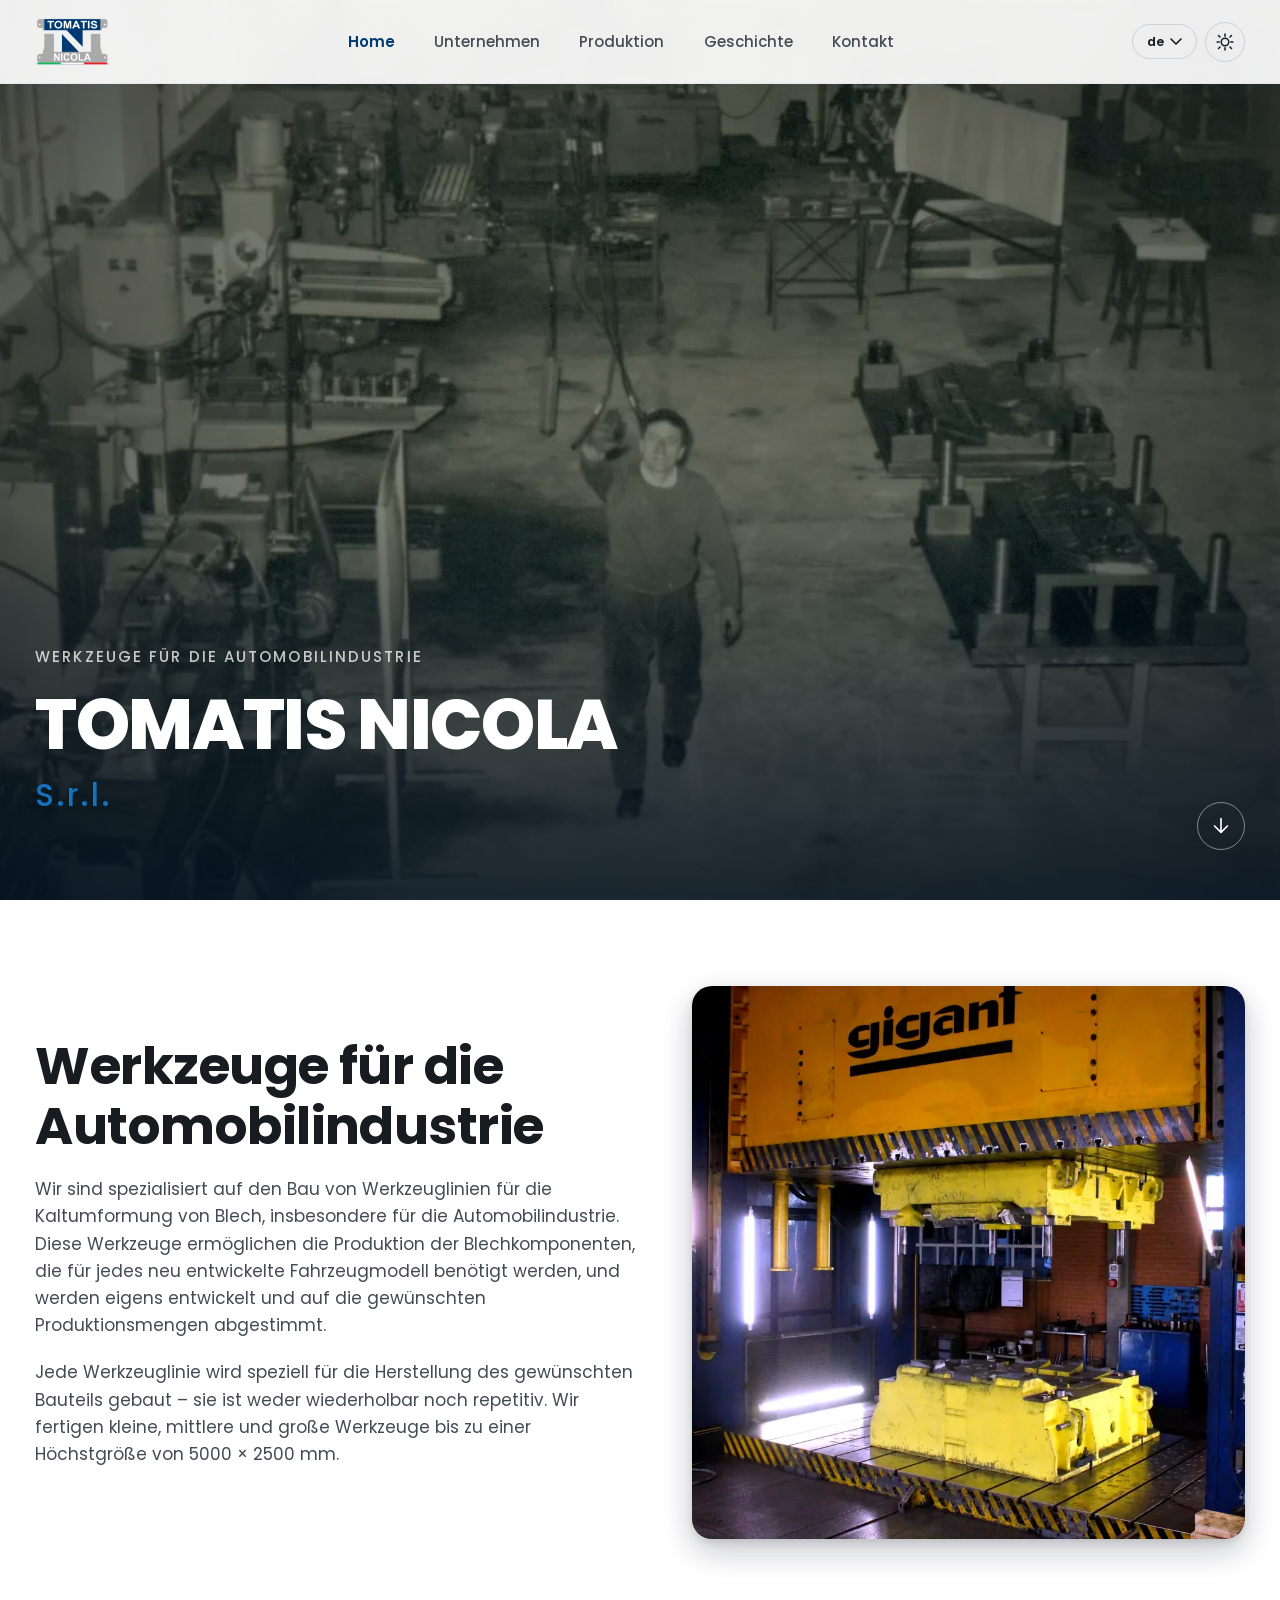
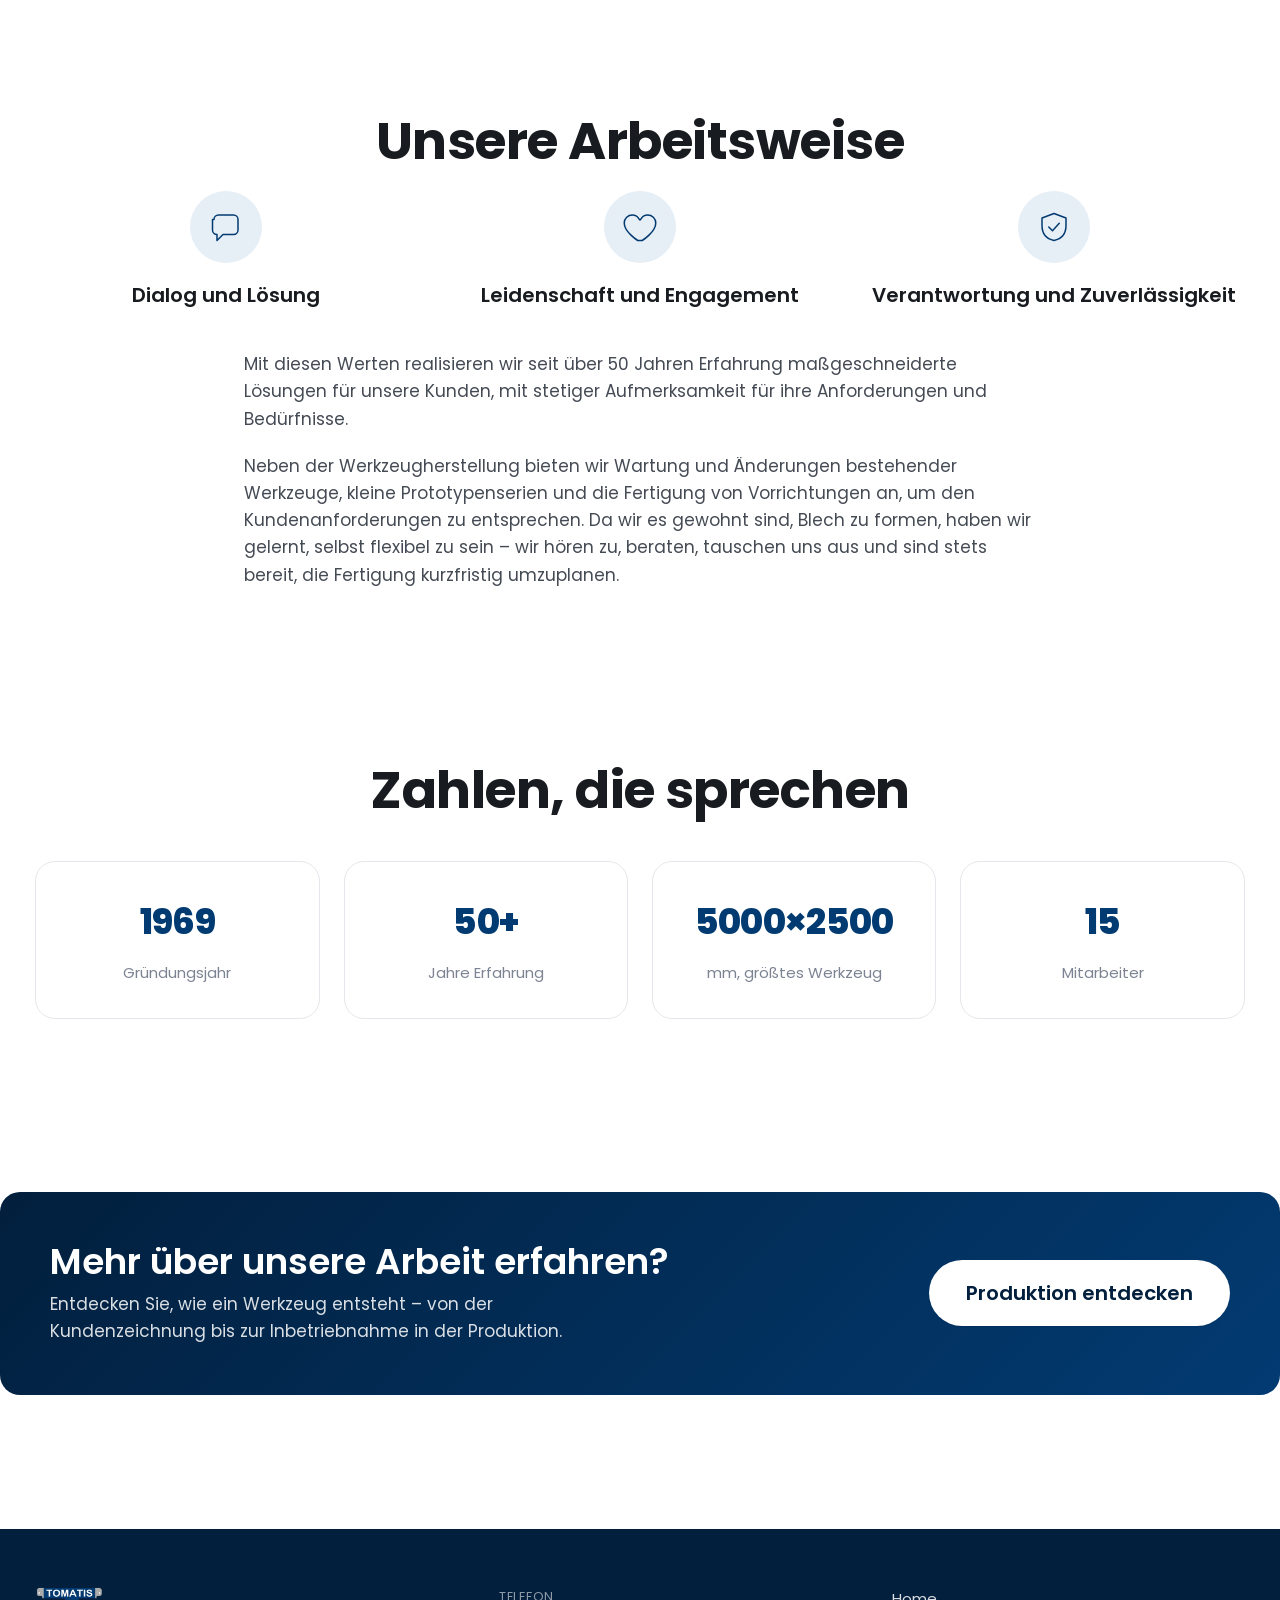
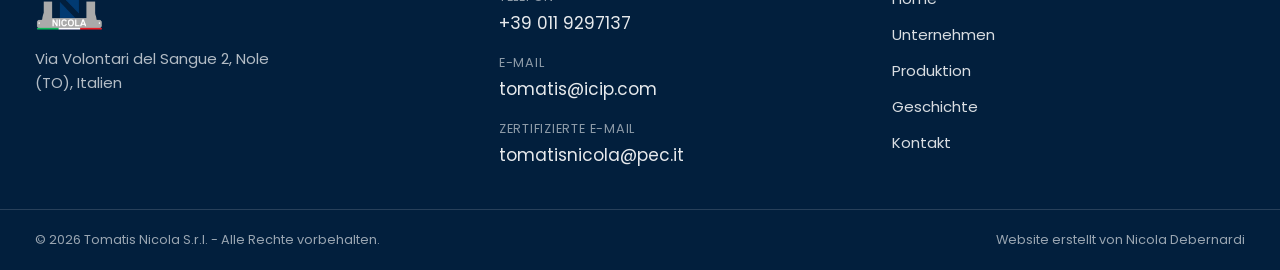
==== commit 22b727dc: "Aggiornamento link drive" ====
--- a/de/index.html
+++ b/de/index.html
@@ -3,8 +3,8 @@
 <head>
 <meta charset="UTF-8">
 <meta name="viewport" content="width=device-width, initial-scale=1.0">
-<title>TOMATIS NICOLA — Tomatis Nicola S.r.l.</title>
-<meta name="description" content="Tomatis Nicola S.r.l. — Herstellung von Kaltumformwerkzeugen für die Automobilindustrie. Über 50 Jahre Erfahrung in Nole, Italien.">
+<title>TOMATIS NICOLA - Tomatis Nicola S.r.l.</title>
+<meta name="description" content="Tomatis Nicola S.r.l. - Herstellung von Kaltumformwerkzeugen für die Automobilindustrie. Über 50 Jahre Erfahrung in Nole, Italien.">
 <meta name="color-scheme" content="light dark">
 <link rel="icon" type="image/png" href="../assets/img/favicon.png">
 
@@ -15,8 +15,8 @@
 <link rel="alternate" hreflang="x-default" href="/index.html">
 
 <!-- Open Graph -->
-<meta property="og:title" content="TOMATIS NICOLA — Tomatis Nicola S.r.l.">
-<meta property="og:description" content="Tomatis Nicola S.r.l. — Herstellung von Kaltumformwerkzeugen für die Automobilindustrie. Über 50 Jahre Erfahrung in Nole, Italien.">
+<meta property="og:title" content="TOMATIS NICOLA - Tomatis Nicola S.r.l.">
+<meta property="og:description" content="Tomatis Nicola S.r.l. - Herstellung von Kaltumformwerkzeugen für die Automobilindustrie. Über 50 Jahre Erfahrung in Nole, Italien.">
 <meta property="og:type" content="website">
 <meta property="og:locale" content="de_DE">
 
@@ -59,7 +59,7 @@
 <body data-asset-path="../">
 <header class="site-header" data-component="header">
   <div class="site-header__inner">
-    <a href="./index.html" class="brand" aria-label="Tomatis Nicola S.r.l. — Home">
+    <a href="./index.html" class="brand" aria-label="Tomatis Nicola S.r.l. - Home">
       <picture>
         <source srcset="../assets/img/logo.webp" type="image/webp">
         <img src="../assets/img/logo.png" alt="Tomatis Nicola S.r.l." class="brand__logo" width="160" height="64" />
@@ -226,7 +226,7 @@
         <li class="stats-grid__item"><span class="stats-grid__value" data-count>1969</span><span class="stats-grid__label">Gründungsjahr</span></li>
         <li class="stats-grid__item"><span class="stats-grid__value" data-count>50+</span><span class="stats-grid__label">Jahre Erfahrung</span></li>
         <li class="stats-grid__item"><span class="stats-grid__value">5000×2500</span><span class="stats-grid__label">mm, größtes Werkzeug</span></li>
-        <li class="stats-grid__item"><span class="stats-grid__value" data-count>16</span><span class="stats-grid__label">Mitarbeiter</span></li>
+        <li class="stats-grid__item"><span class="stats-grid__value" data-count>15</span><span class="stats-grid__label">Mitarbeiter</span></li>
       </ul>
     </div>
   </section>
@@ -278,7 +278,7 @@
   </div>
 
   <div class="site-footer__bottom">
-    <p>&copy; <span data-current-year>2026</span> Tomatis Nicola S.r.l. — Alle Rechte vorbehalten.</p>
+    <p>&copy; <span data-current-year>2026</span> Tomatis Nicola S.r.l. - Alle Rechte vorbehalten.</p>
     <p>Website erstellt von Nicola Debernardi</p>
   </div>
 </footer>
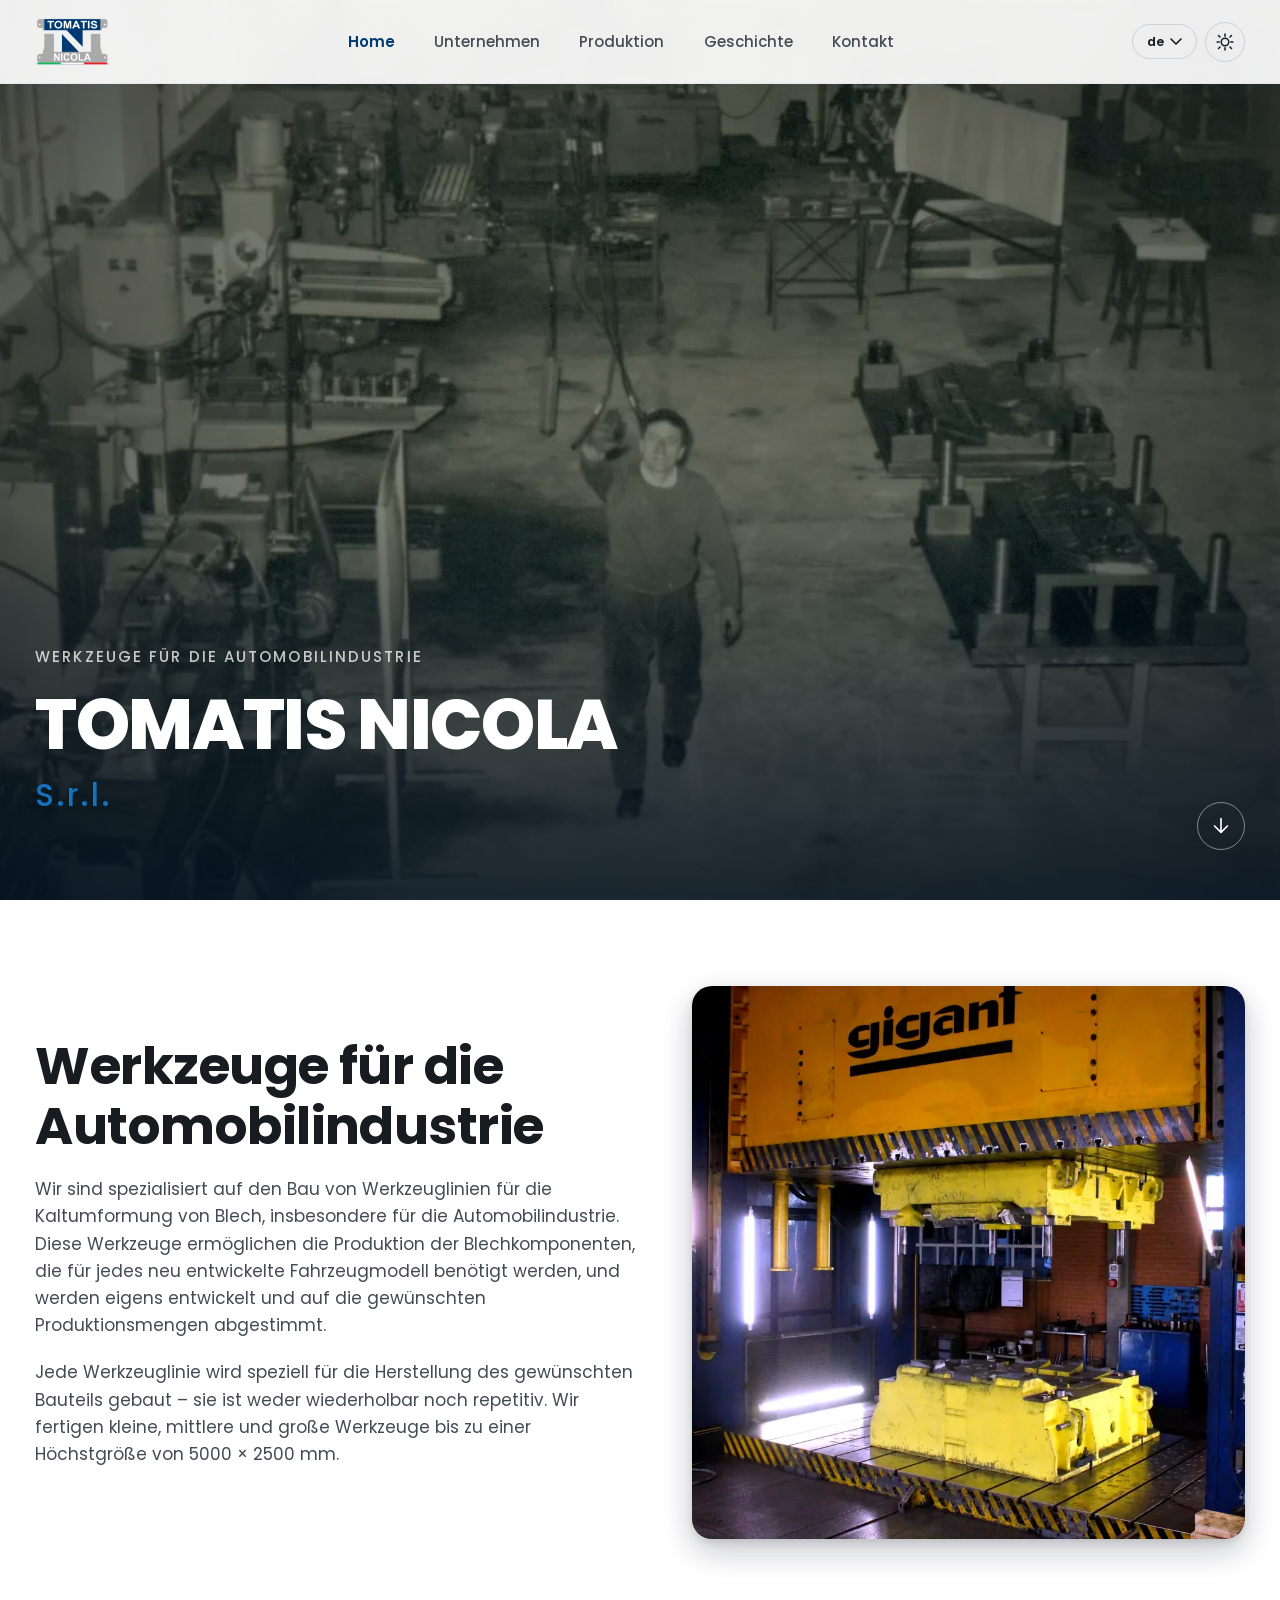
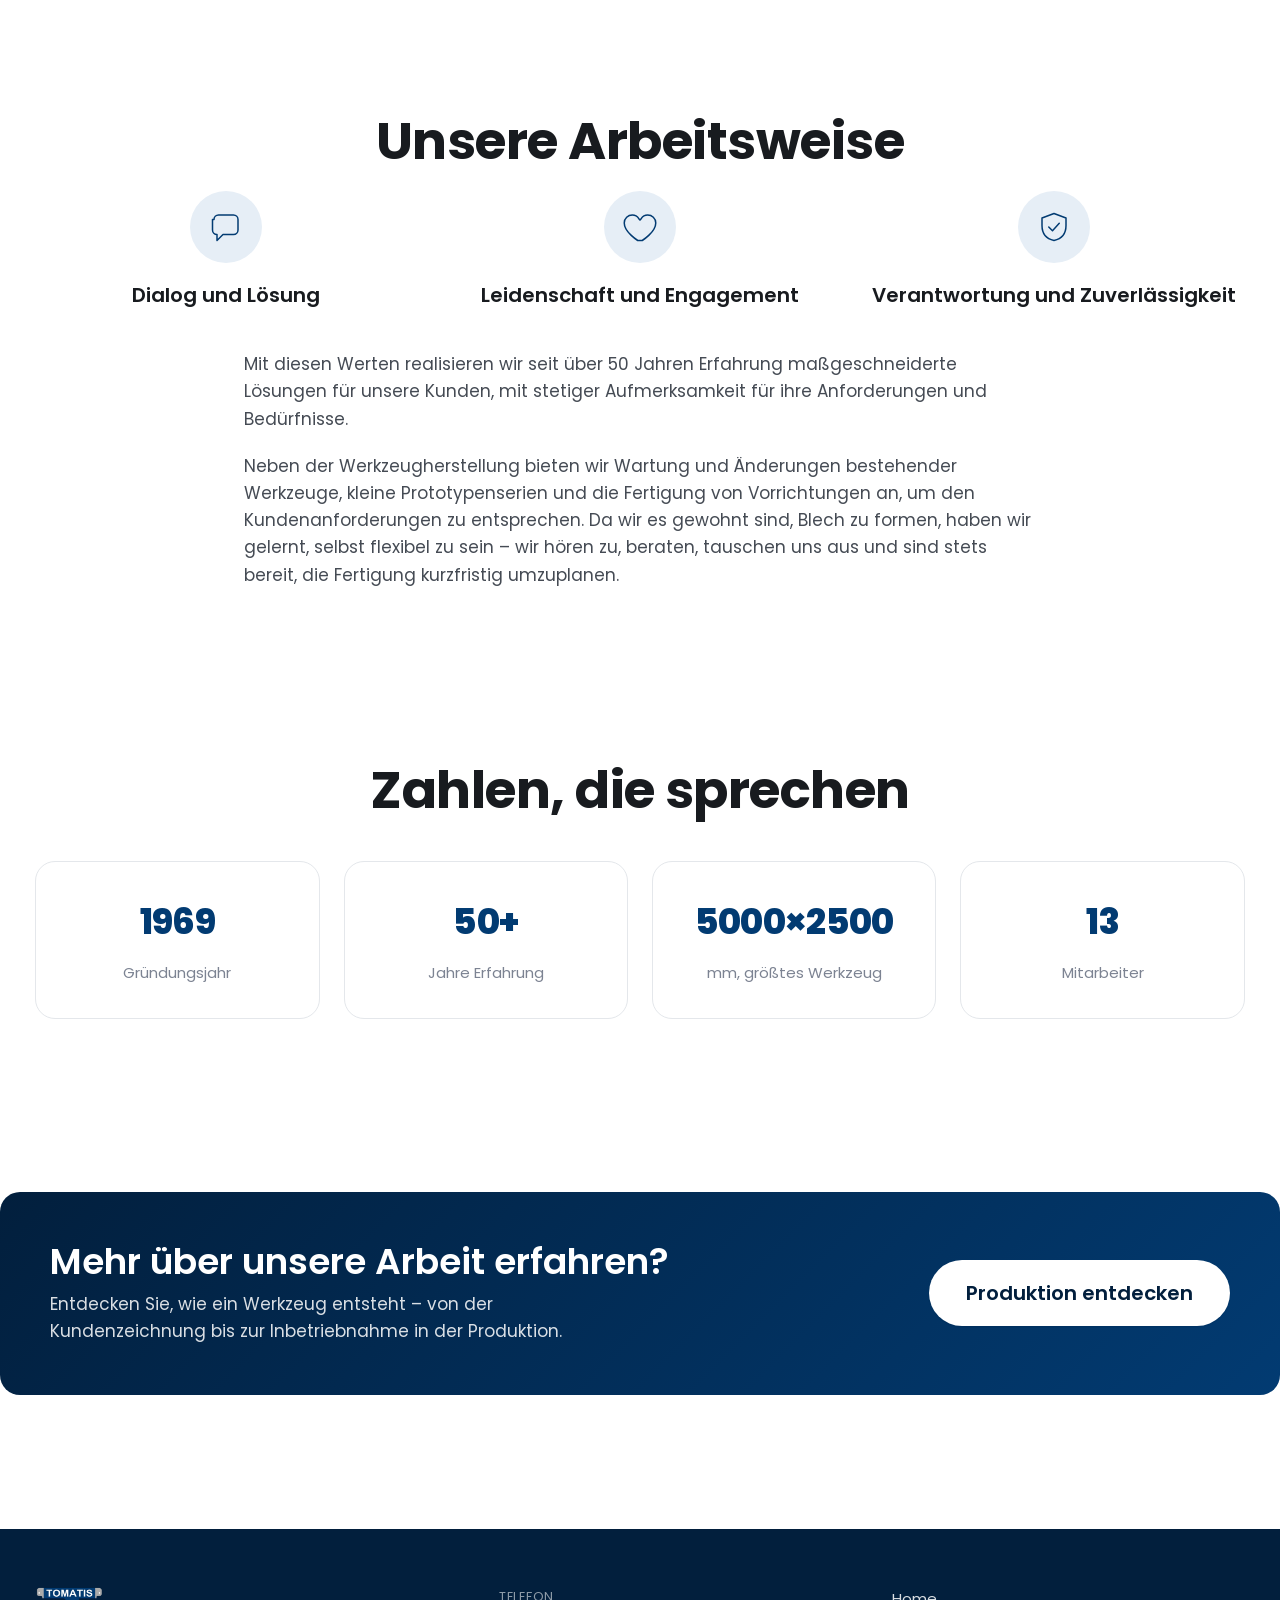
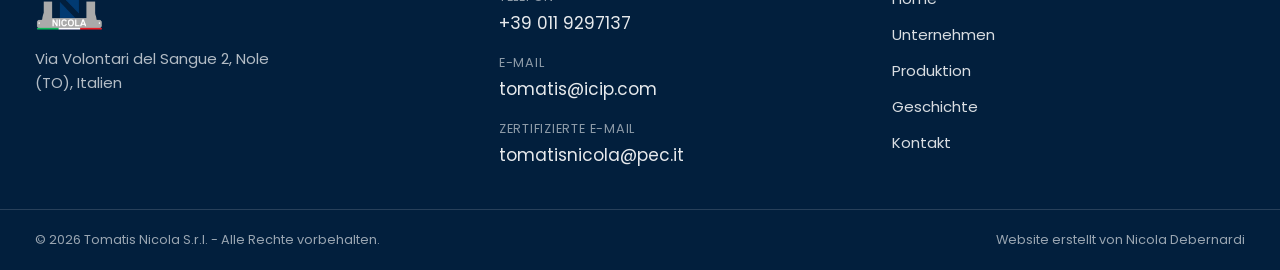
==== commit f498beda: "Storia Look a posto" ====
--- a/de/index.html
+++ b/de/index.html
@@ -226,7 +226,7 @@
         <li class="stats-grid__item"><span class="stats-grid__value" data-count>1969</span><span class="stats-grid__label">Gründungsjahr</span></li>
         <li class="stats-grid__item"><span class="stats-grid__value" data-count>50+</span><span class="stats-grid__label">Jahre Erfahrung</span></li>
         <li class="stats-grid__item"><span class="stats-grid__value">5000×2500</span><span class="stats-grid__label">mm, größtes Werkzeug</span></li>
-        <li class="stats-grid__item"><span class="stats-grid__value" data-count>15</span><span class="stats-grid__label">Mitarbeiter</span></li>
+        <li class="stats-grid__item"><span class="stats-grid__value" data-count>13</span><span class="stats-grid__label">Mitarbeiter</span></li>
       </ul>
     </div>
   </section>
--- a/assets/css/main.css
+++ b/assets/css/main.css
@@ -549,6 +549,8 @@
   gap: clamp(2.5rem, 2rem + 2vw, 4rem);
   position: relative;
 }
+
+/* Linea verticale centrale che attraversa tutta la timeline */
 .timeline::before {
   content: '';
   position: absolute;
@@ -559,19 +561,43 @@
   background: var(--border-default);
   transform: translateX(-50%);
 }
+
+/* Ogni item è un flex container verticale:
+   riga 1 → marker (anno) centrato come divisore
+   riga 2 → immagine e testo affiancati sulla stessa riga */
 .timeline__item {
-  display: grid;
-  grid-template-columns: 1fr auto 1fr;
-  align-items: center;
+  display: flex;
+  flex-direction: column;
+  align-items: center;
+  gap: 1.5rem;
+  position: relative;
+}
+
+/* Riga 2: contenitore affiancato immagine + testo — flex per permettere
+   inversione tramite order senza dover duplicare le regole di colonna */
+.timeline__item .timeline__row {
+  display: flex;
   gap: clamp(1.5rem, 1rem + 2vw, 3rem);
-  position: relative;
-}
-.timeline__item .timeline__media { grid-column: 1; }
-.timeline__item .timeline__text { grid-column: 3; }
-.timeline__item--reverse .timeline__media { grid-column: 3; }
-.timeline__item--reverse .timeline__text { grid-column: 1; }
+  align-items: center;
+  width: 100%;
+}
+
+/* Ciascun elemento occupa metà della riga */
+.timeline__item .timeline__row > * {
+  flex: 1 1 0;
+  min-width: 0;
+}
+
+/* Normale: foto a sinistra (order 1), testo a destra (order 2) */
+.timeline__item .timeline__media { order: 1; }
+.timeline__item .timeline__text  { order: 2; }
+
+/* Reverse: testo a sinistra (order 1), foto a destra (order 2) */
+.timeline__item--reverse .timeline__media { order: 2; }
+.timeline__item--reverse .timeline__text  { order: 1; }
+
+/* Marker (pallino anno) — sempre centrato sopra la coppia */
 .timeline__marker {
-  grid-column: 2;
   display: flex;
   align-items: center;
   justify-content: center;
@@ -591,6 +617,7 @@
   width: 104px; height: 104px;
   font-size: var(--fs-base);
 }
+
 .timeline__media picture, .timeline__media img {
   border-radius: var(--radius-lg);
   box-shadow: var(--shadow-md);
@@ -601,19 +628,36 @@
 .timeline__text p { color: var(--text-secondary); line-height: var(--line-height-normal); }
 .timeline__item--highlight .timeline__text p { font-weight: var(--font-weight-semibold); color: var(--text-primary); font-size: var(--fs-md); }
 
+/* Mobile: layout verticale, marker piccolo a sinistra con linea laterale */
 @media (max-width: 760px) {
   .timeline::before { left: 28px; }
-  .timeline__item,
-  .timeline__item--reverse {
-    grid-template-columns: 56px 1fr;
-    grid-template-areas: "marker media" "marker text";
+
+  .timeline__item {
+    flex-direction: row;
+    flex-wrap: wrap;
+    align-items: flex-start;
+    gap: 1rem;
   }
+
+  .timeline__marker {
+    width: 56px; height: 56px;
+    font-size: var(--fs-xs);
+    flex-shrink: 0;
+  }
+  .timeline__marker--highlight { width: 64px; height: 64px; }
+
+  /* Su mobile la riga affiancata diventa verticale (foto poi testo) */
+  .timeline__item .timeline__row {
+    flex: 1;
+    grid-template-columns: 1fr;
+    gap: 1rem;
+  }
+
+  /* Su mobile l'ordine torna sempre foto sopra, testo sotto */
   .timeline__item .timeline__media,
-  .timeline__item--reverse .timeline__media { grid-column: 2; grid-row: 1; grid-area: media; }
+  .timeline__item--reverse .timeline__media { order: 1; }
   .timeline__item .timeline__text,
-  .timeline__item--reverse .timeline__text { grid-column: 2; grid-row: 2; grid-area: text; margin-top: 1rem; }
-  .timeline__marker { grid-column: 1; grid-row: 1 / 3; grid-area: marker; width: 56px; height: 56px; font-size: var(--fs-xs); }
-  .timeline__marker--highlight { width: 64px; height: 64px; }
+  .timeline__item--reverse .timeline__text  { order: 2; }
 }
 
 /* --- Contacts page --- */
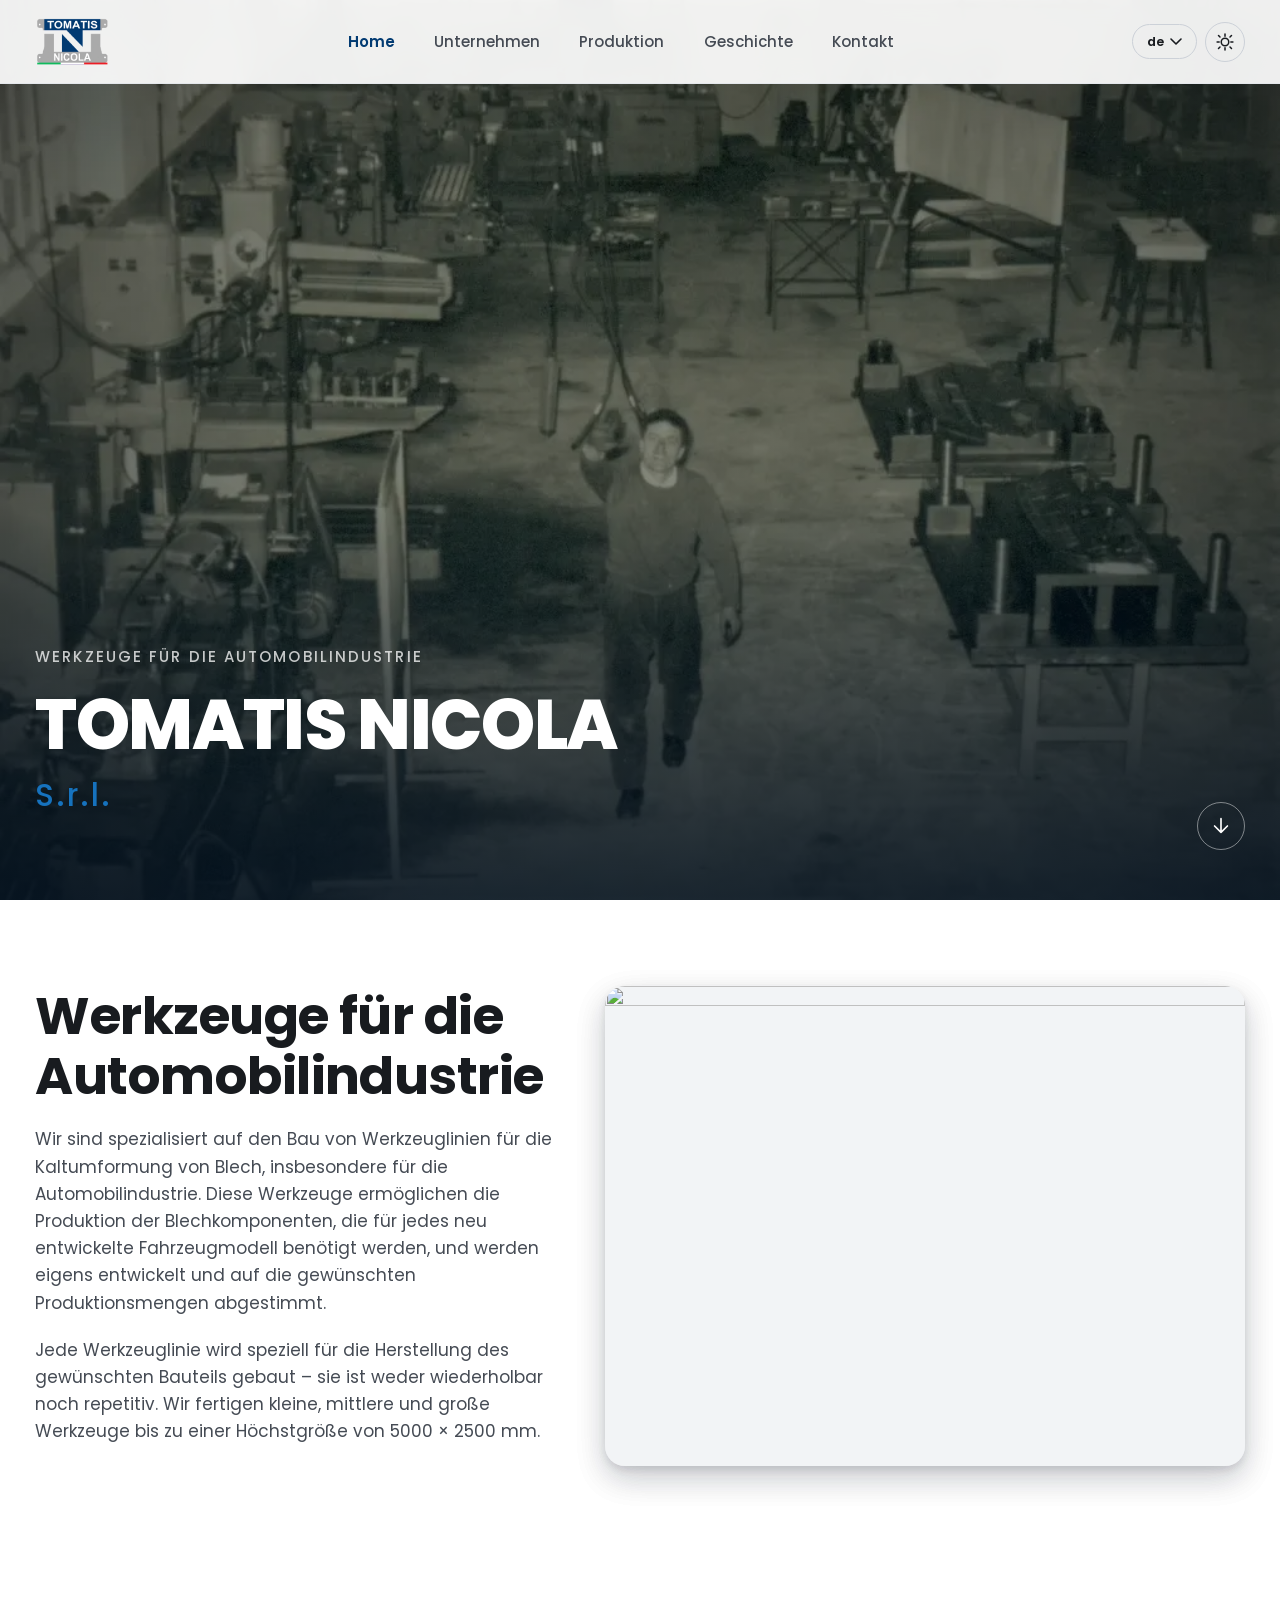
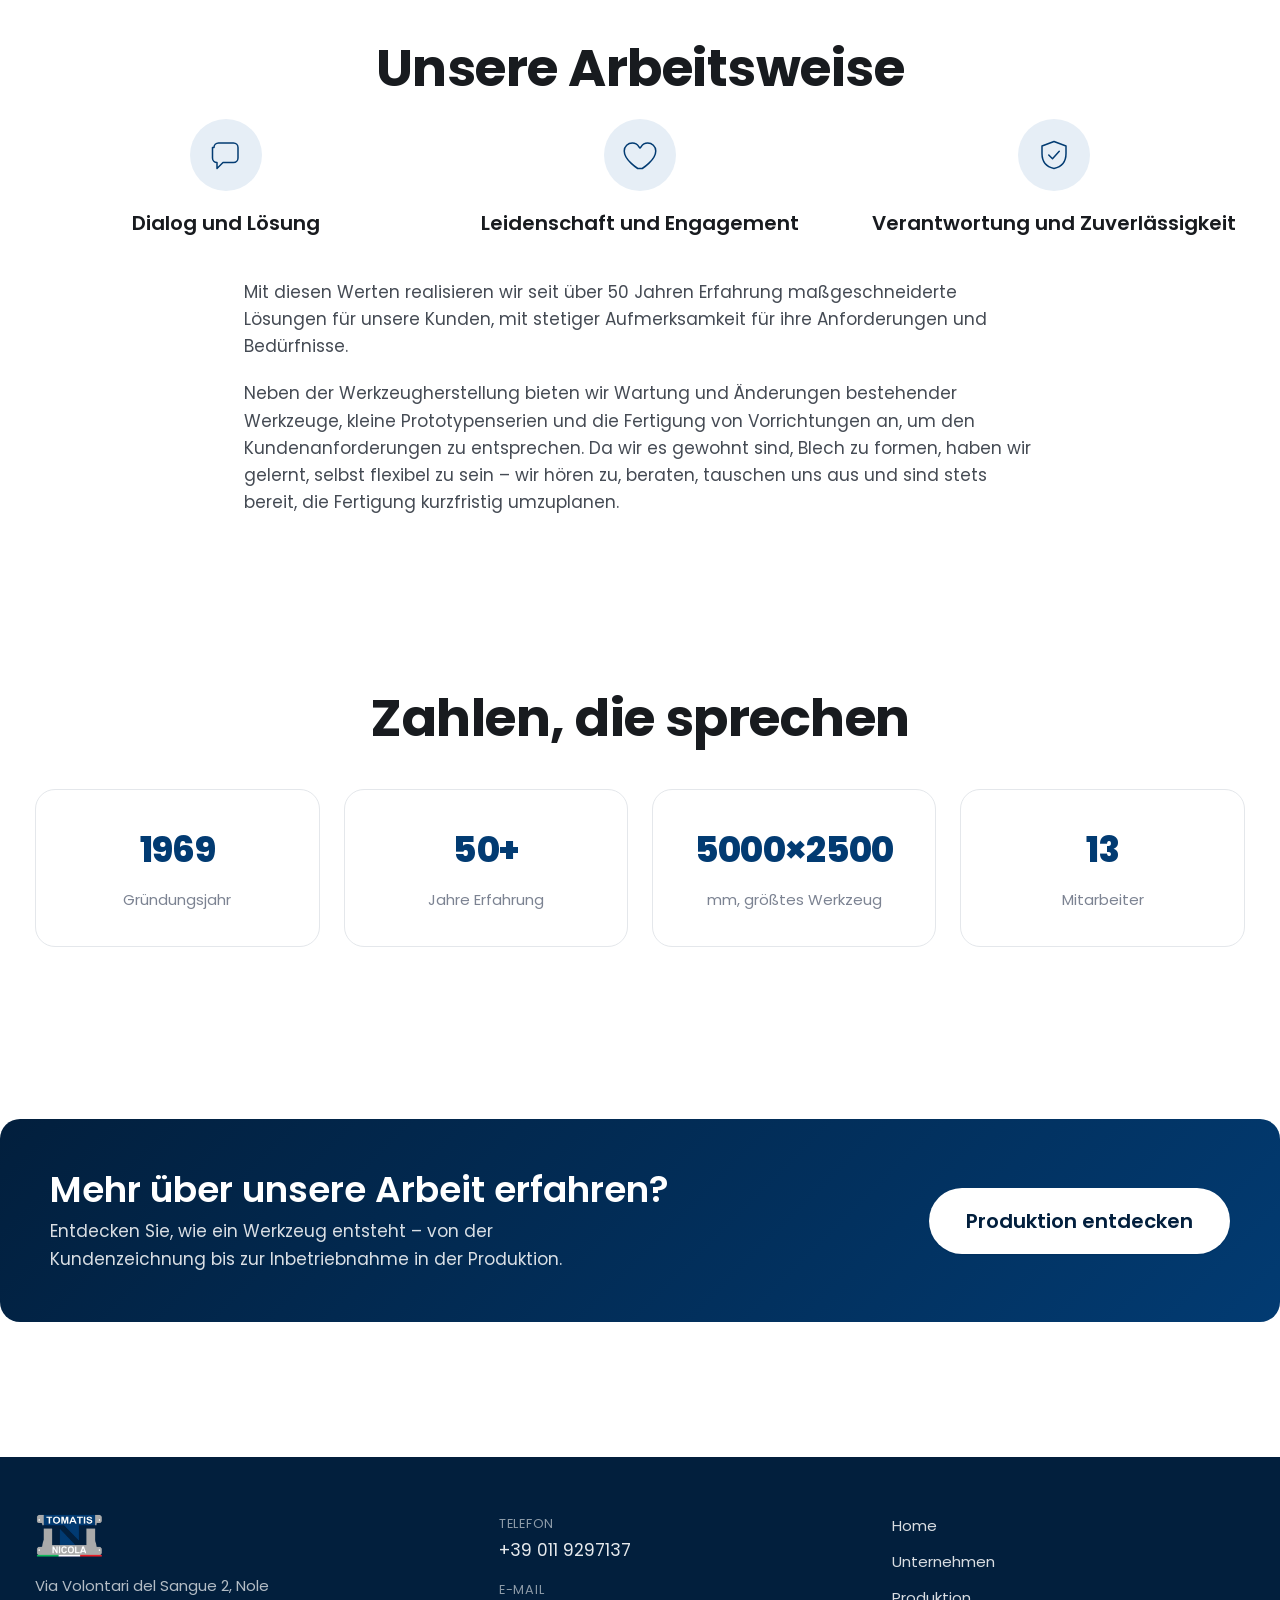
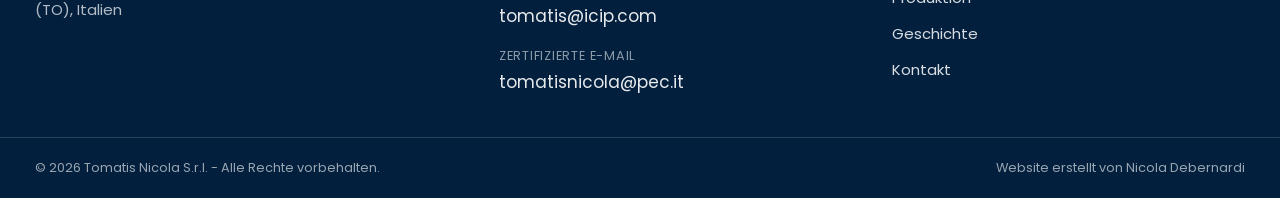
==== commit 962920f5: "Aggiornamento immagini storia e home" ====
--- a/de/index.html
+++ b/de/index.html
@@ -181,8 +181,8 @@
         </div>
         <div class="intro-grid__media">
           <picture>
-            <source srcset="../assets/img/home/stampo-intro.webp" type="image/webp">
-            <img src="../assets/img/home/stampo-intro.jpg" alt="" loading="lazy" width="640" height="480">
+            <source srcset="../assets/img/home/stampo-intro2.webp" type="image/webp">
+            <img src="../assets/img/home/stampo-intro2.jpg" alt="" loading="lazy" width="640" height="480">
           </picture>
         </div>
       </div>
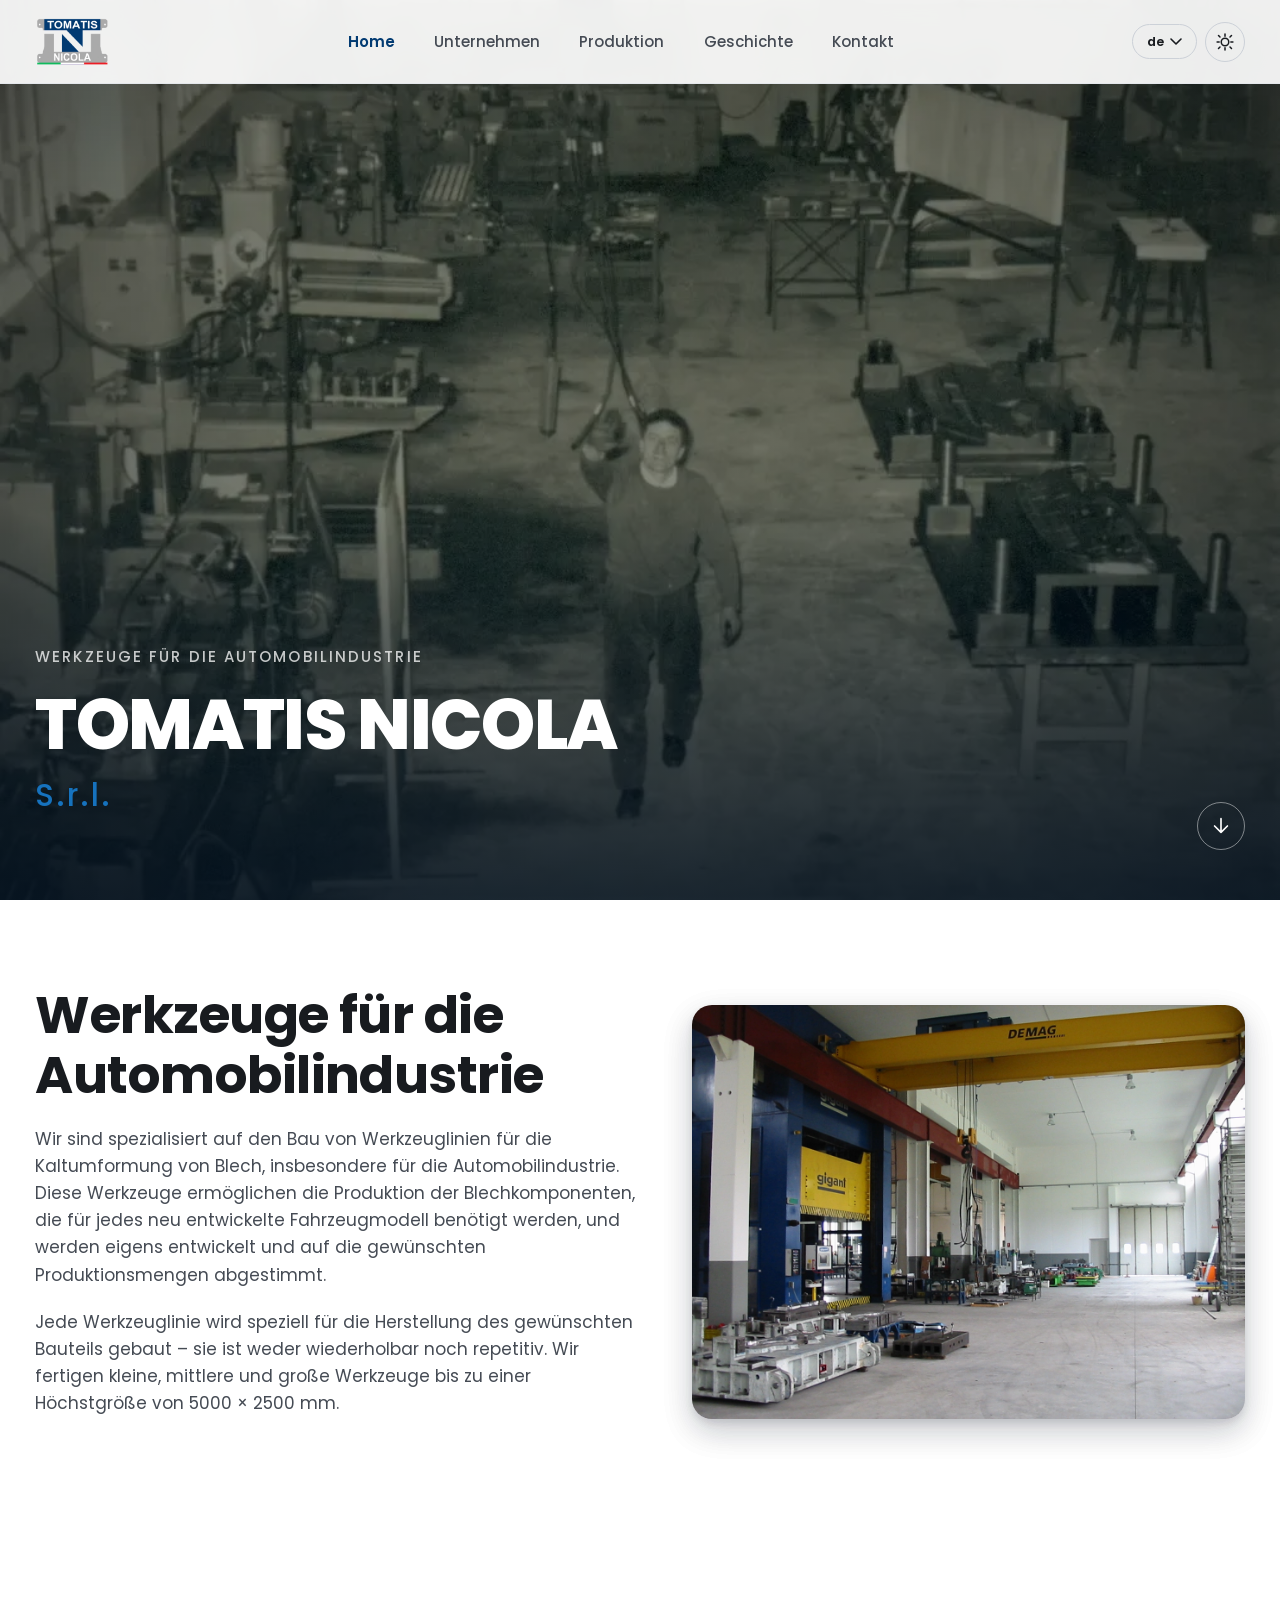
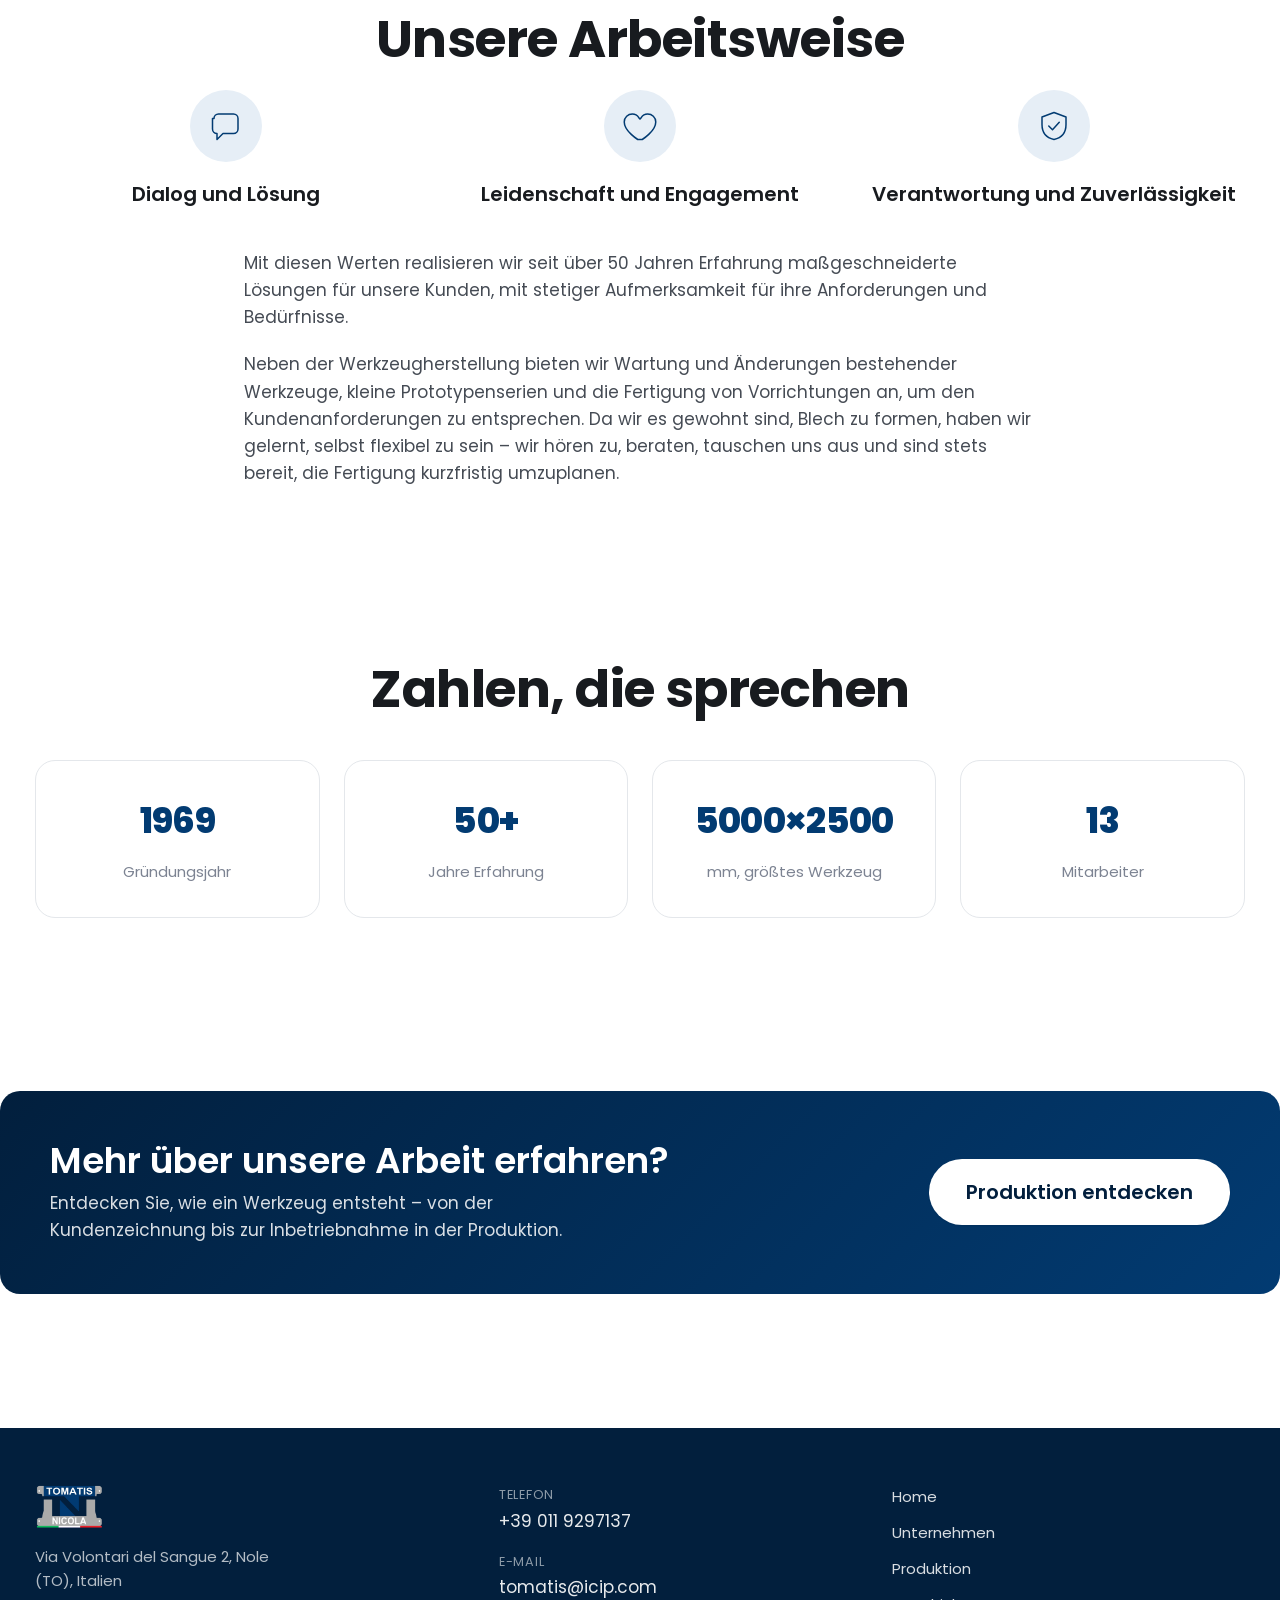
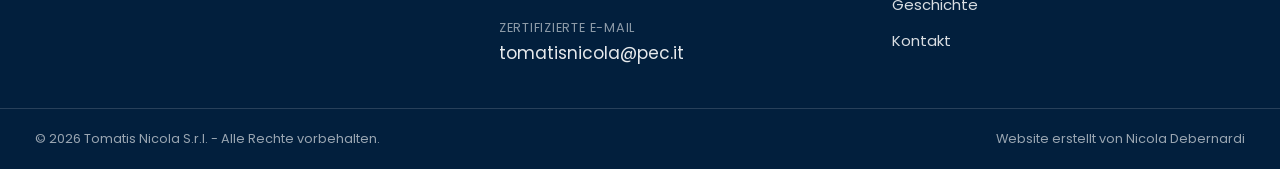
==== commit d6c0c062: "Stampo-intro2" ====
--- a/de/index.html
+++ b/de/index.html
@@ -181,11 +181,11 @@
         </div>
         <div class="intro-grid__media">
           <picture>
-            <source srcset="../assets/img/home/stampo-intro2.webp" type="image/webp">
-            <img src="../assets/img/home/stampo-intro2.jpg" alt="" loading="lazy" width="640" height="480">
+            <source srcset="../assets/img/home/Stampo-intro2.webp" type="image/webp">
+            <img src="../assets/img/home/Stampo-intro2.jpg" alt="" loading="lazy" width="640" height="480">
           </picture>
         </div>
-      </div>
+      </div>  
     </div>
   </section>
 
